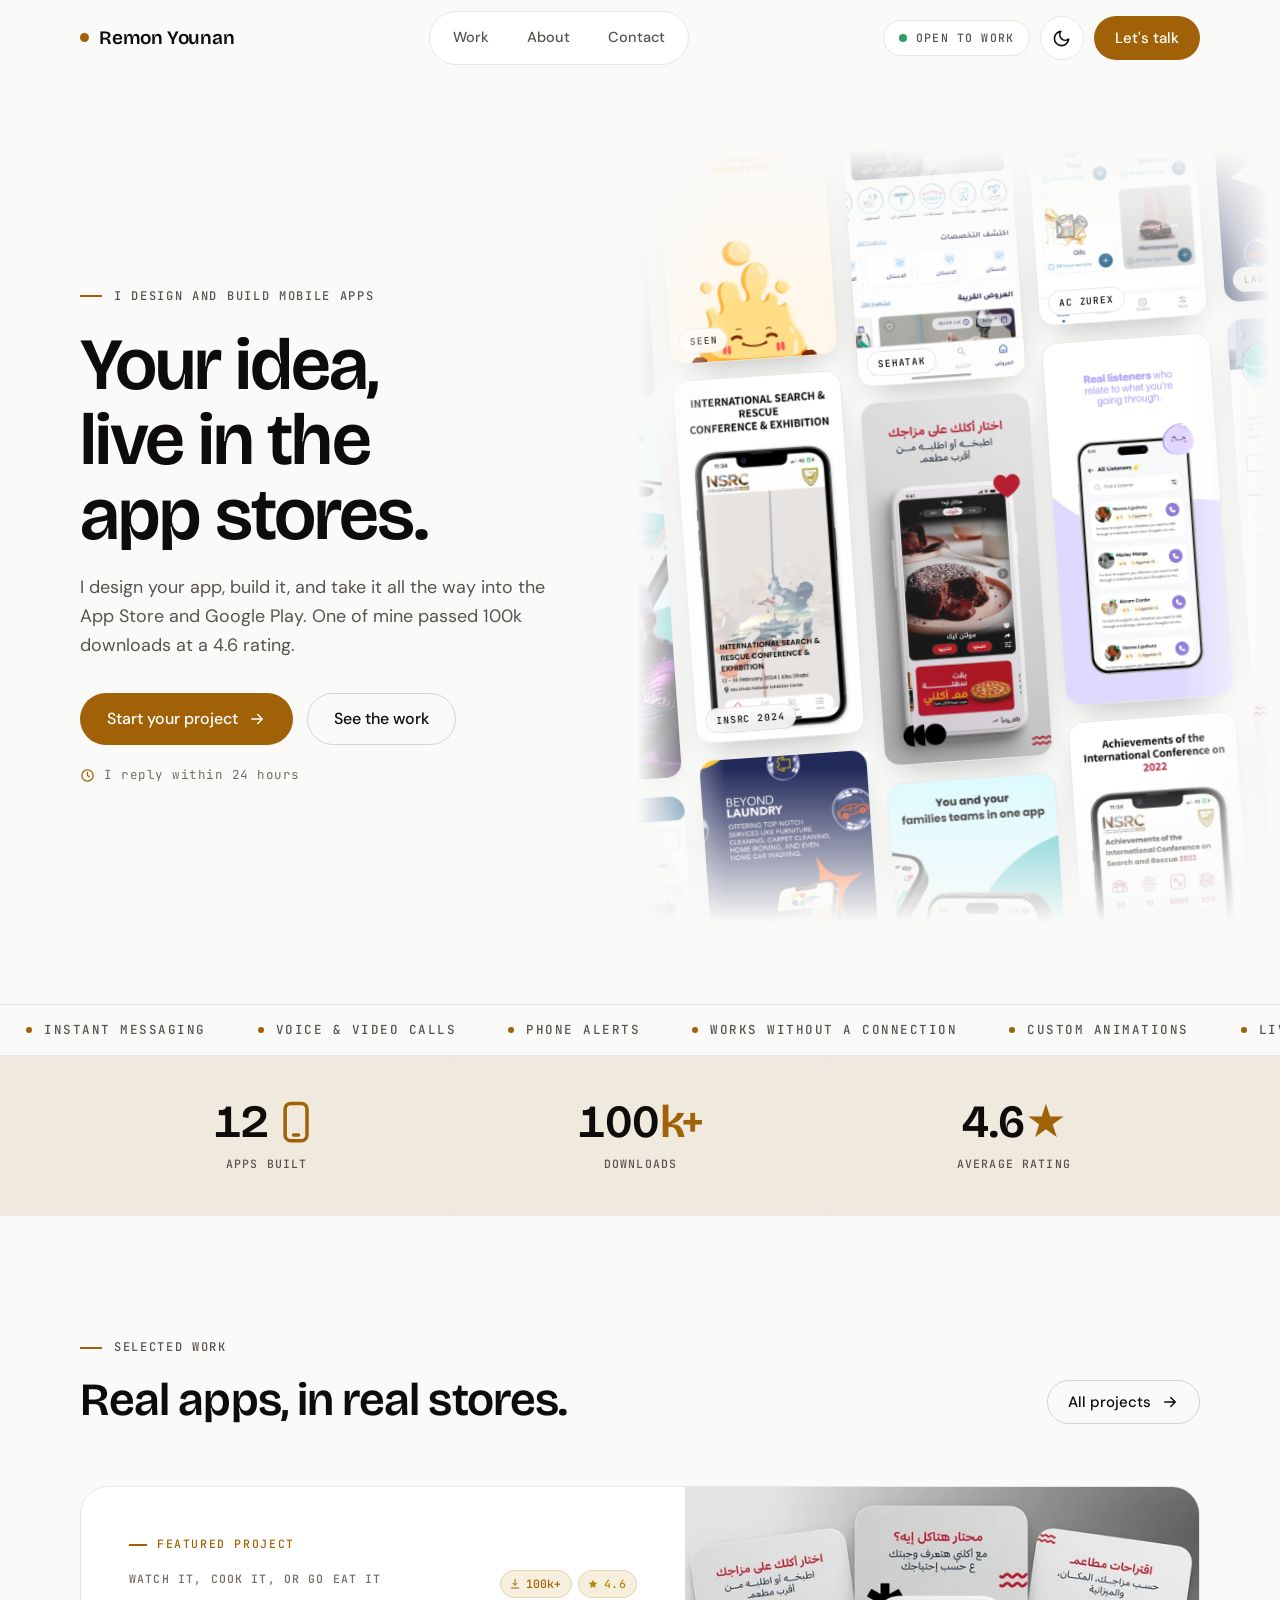
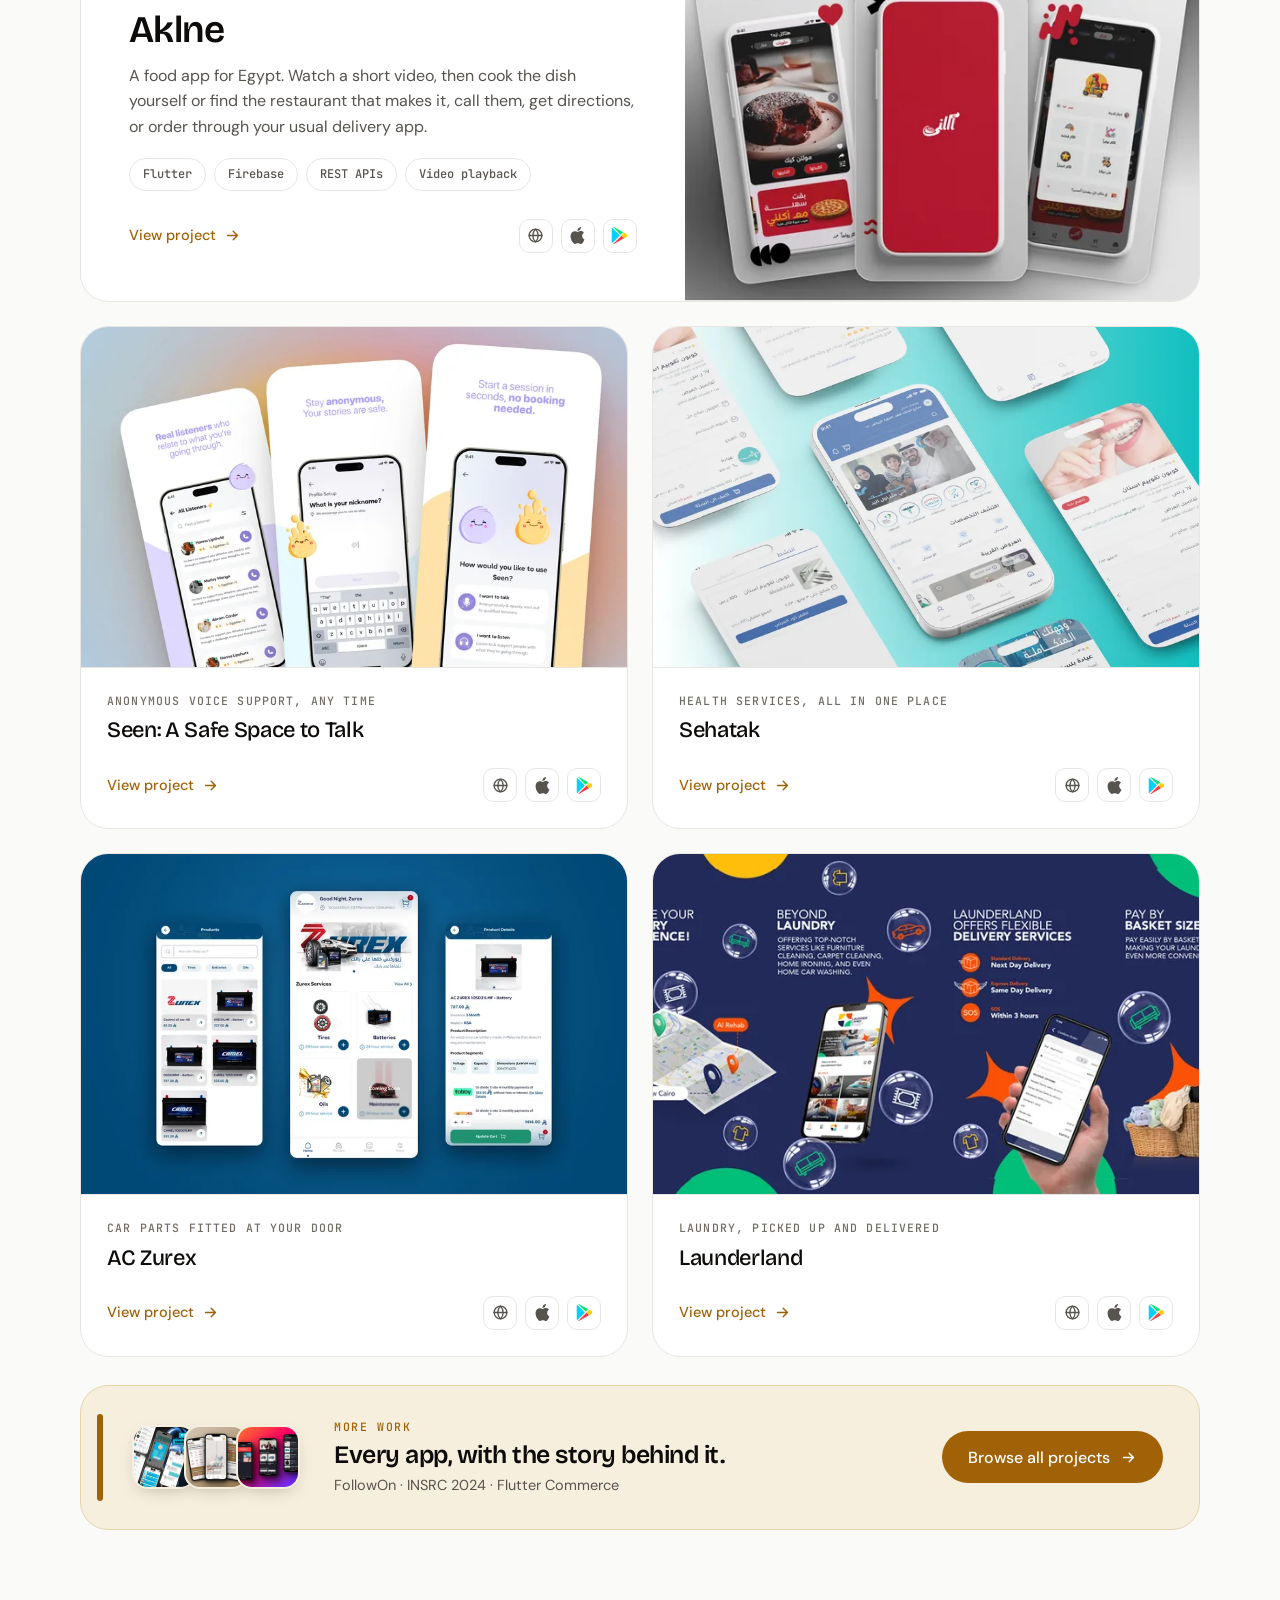
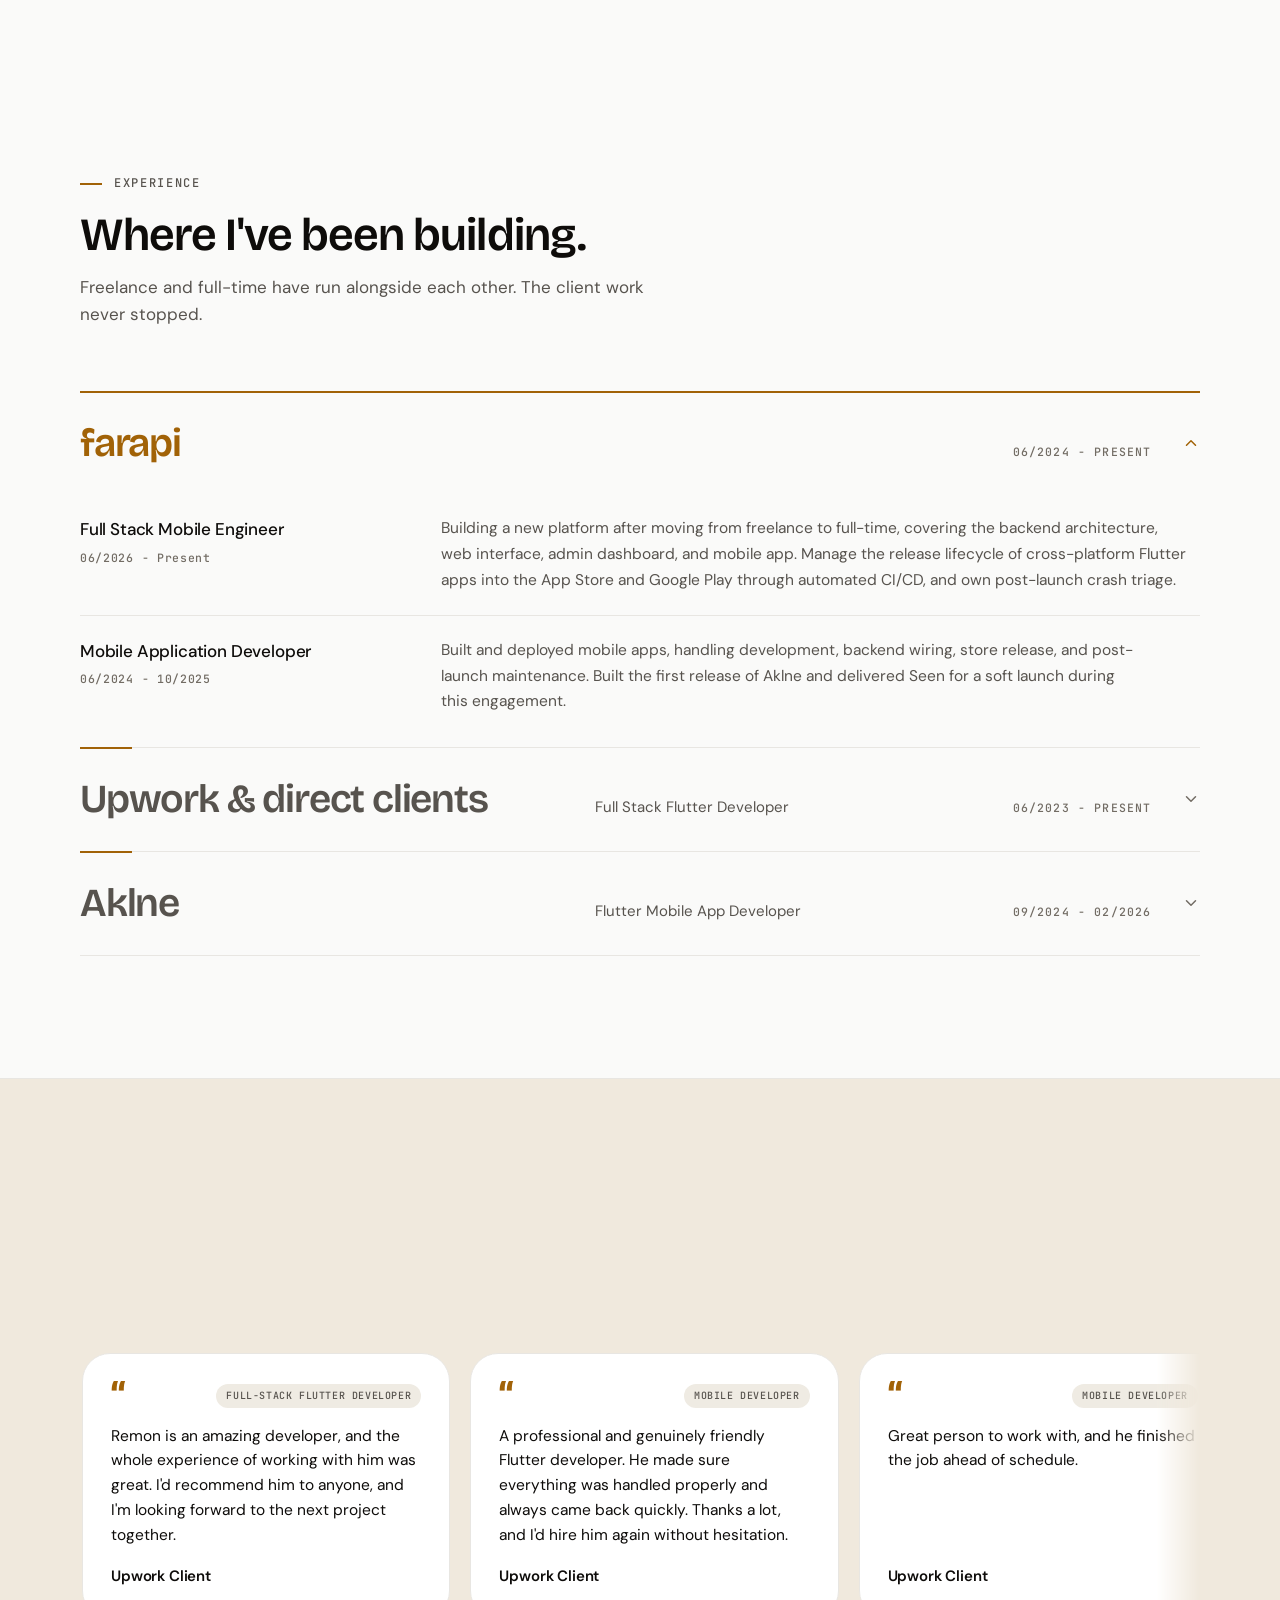
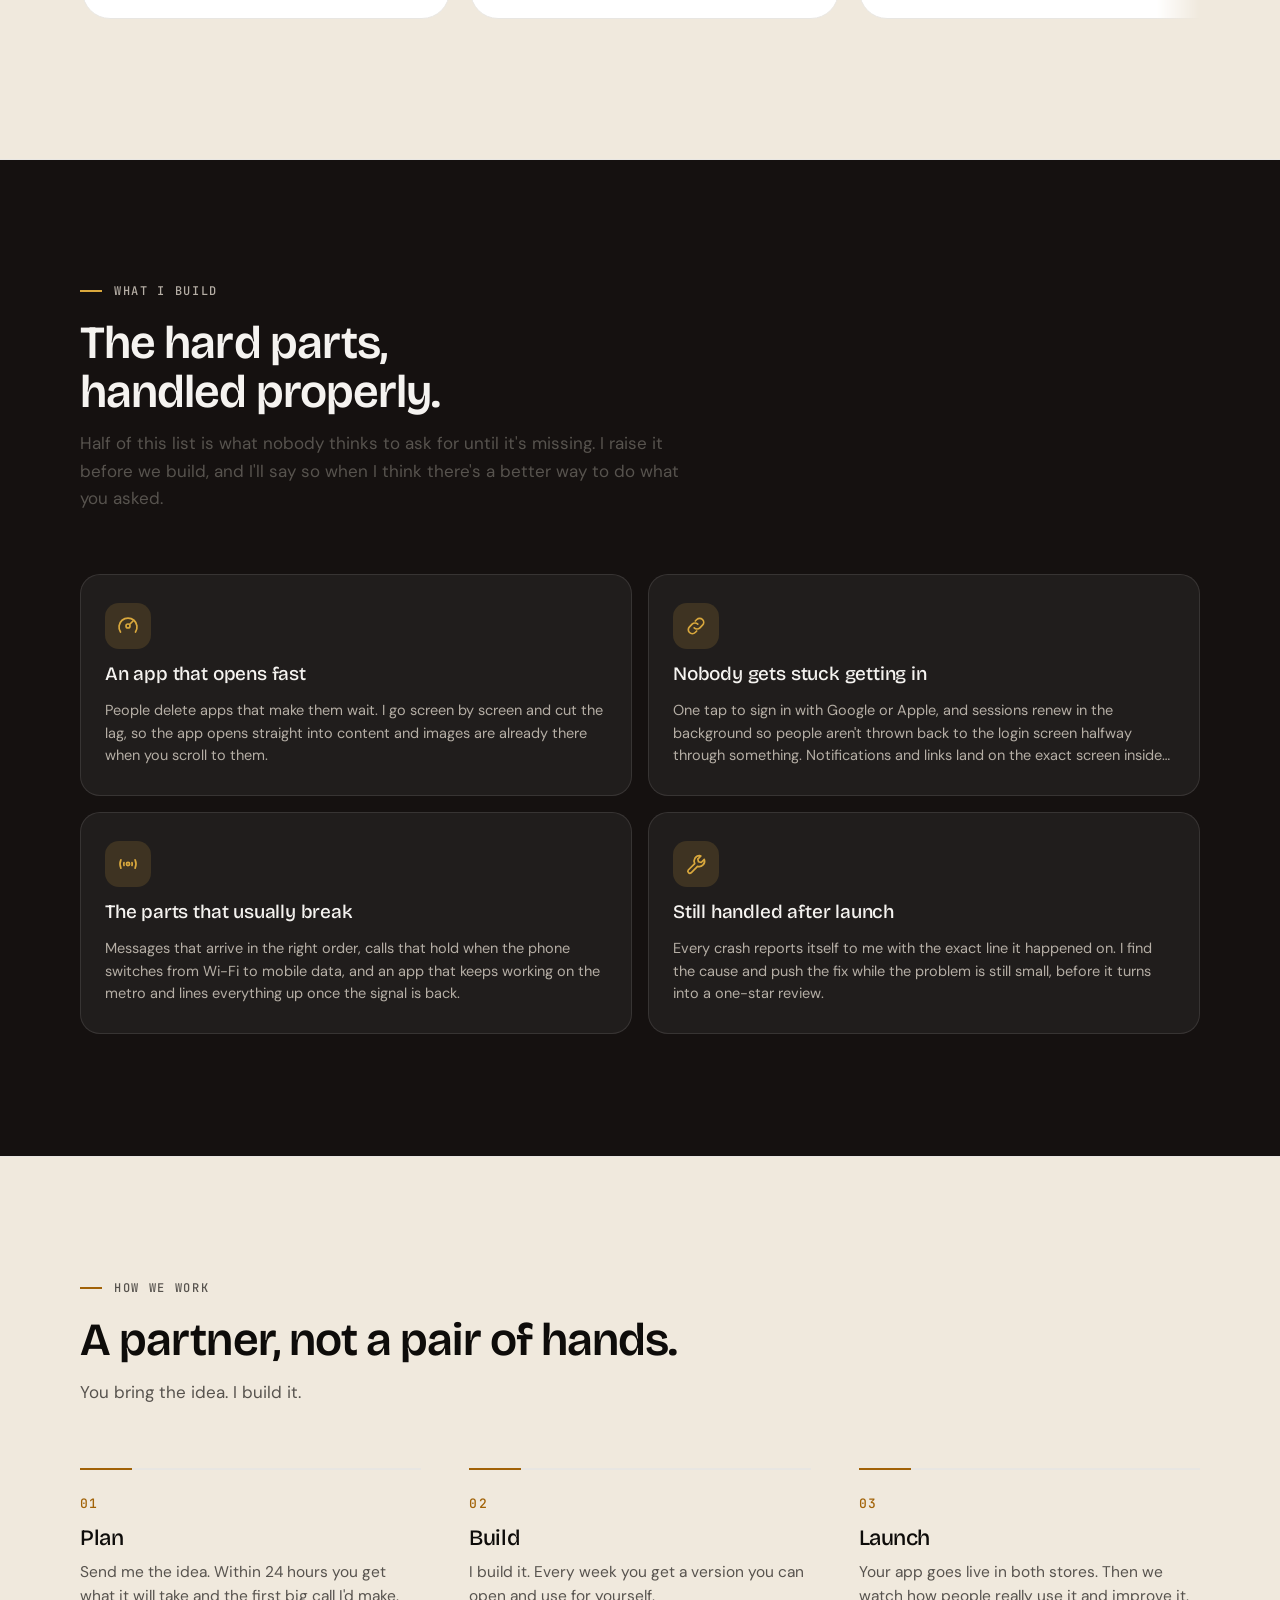
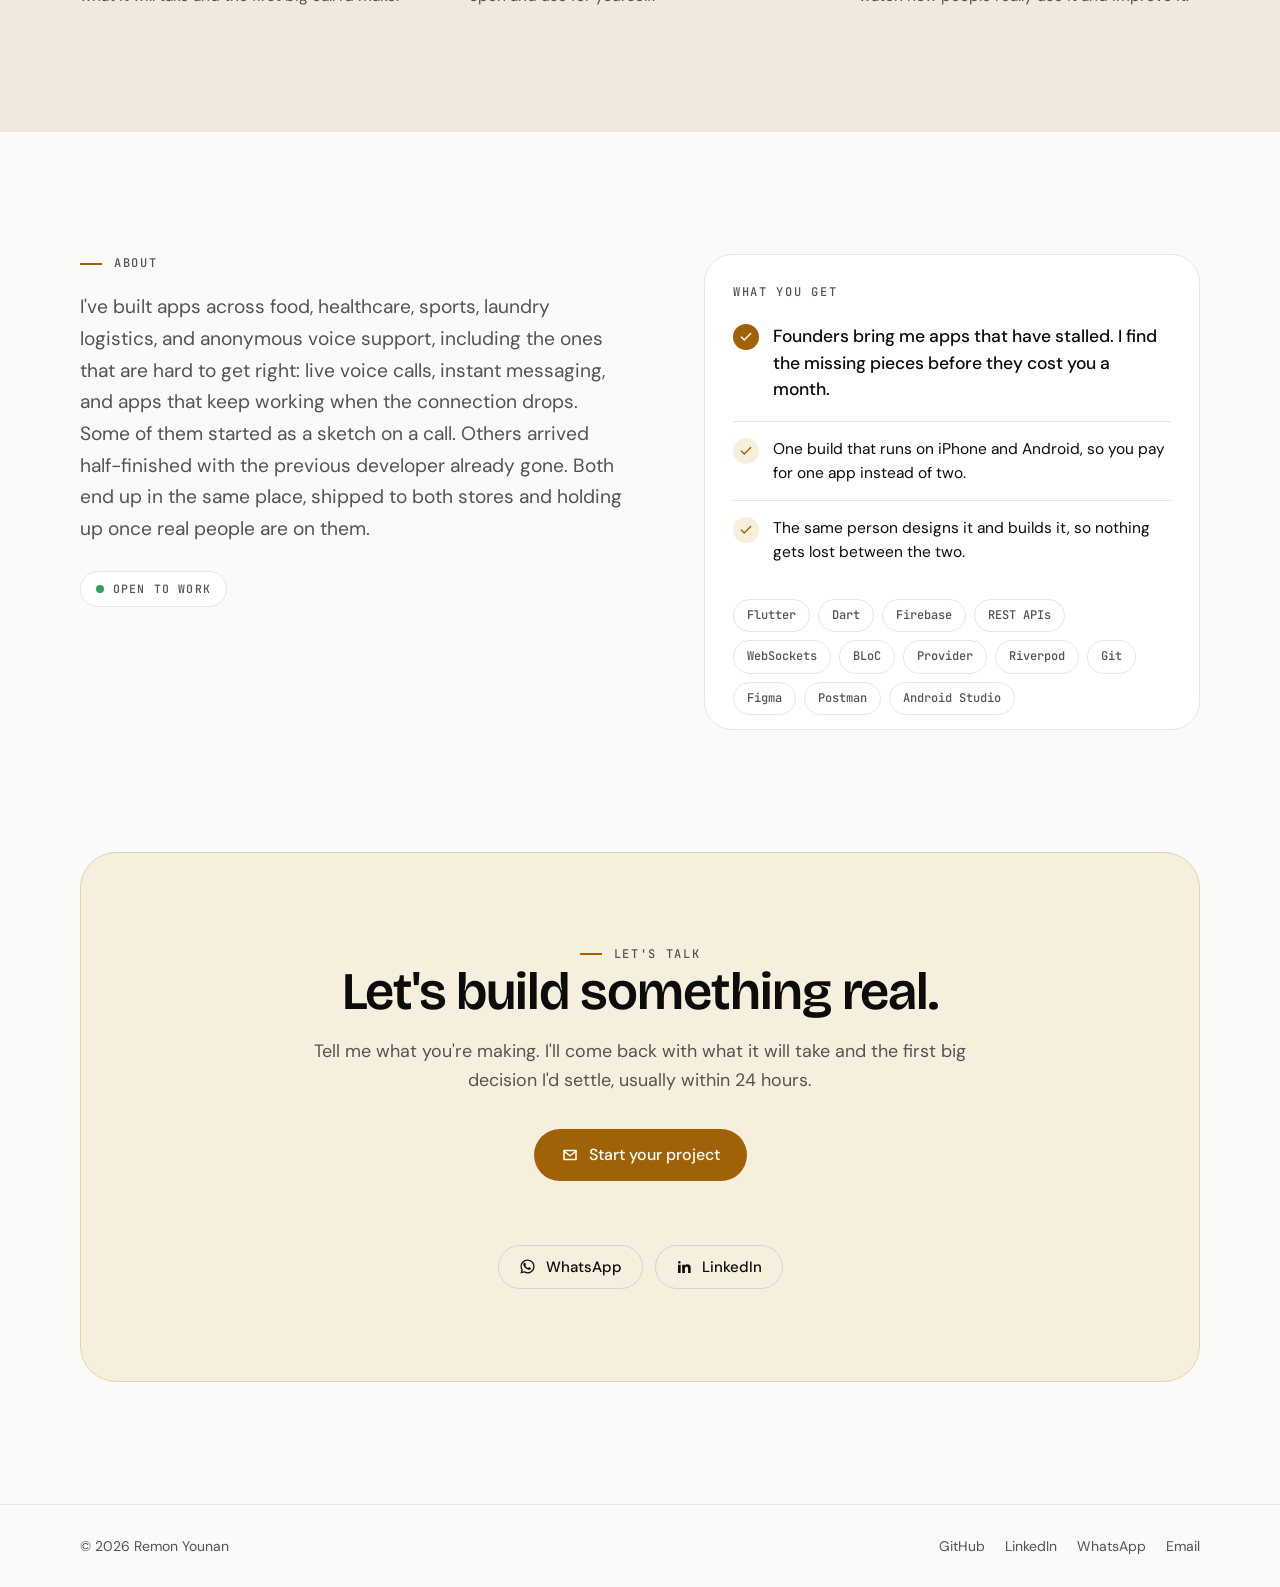
==== public/index.html @ 734bcca9 "Publish the portfolio as a standalone site repository The site previously lived in a working reposit" ====
<!doctype html>
<html lang="en" data-theme="light">
  <head>
    <meta charset="UTF-8" />
    <meta name="viewport" content="width=device-width, initial-scale=1" />
    <title>Remon Younan | I design and build mobile apps</title>
    <meta
      name="description"
      content="I take your app idea from first sketch to a real app in the App Store and Google Play. One person designs it, builds it, and launches it."
    />
    <meta name="color-scheme" content="light dark" />
    <meta name="theme-color" content="#FAFAF9" />

    <!-- Icons. The SVG is what modern browsers take; the .ico carries
         16/32/48 for older ones and Windows pins. Regenerate the set with
         tools/brand/build.py. -->
    <link rel="icon" href="assets/brand/favicon.svg" type="image/svg+xml" />
    <link rel="icon" href="assets/brand/favicon.ico" sizes="48x48" />
    <link rel="apple-touch-icon" href="assets/brand/apple-touch-icon.png" />

    <!-- The site answers on two hosts (GitHub Pages and the Cloudflare
         Worker), so the canonical names one of them and search engines
         stop treating the pair as duplicates. -->
    <link rel="canonical" href="https://remonyounan.github.io/" />

    <!-- Social preview. Absolute URLs: scrapers do not resolve relative
         paths. -->
    <meta property="og:type" content="website" />
    <meta property="og:site_name" content="Remon Younan" />
    <meta property="og:title" content="Remon Younan — I design and build mobile apps" />
    <meta property="og:description" content="I take your app idea from first sketch to a real app in the App Store and Google Play. One person designs it, builds it, and launches it." />
    <meta property="og:url" content="https://remonyounan.github.io/" />
    <meta property="og:image" content="https://remonyounan.github.io/assets/brand/og.png" />
    <meta property="og:image:type" content="image/png" />
    <meta property="og:image:width" content="1200" />
    <meta property="og:image:height" content="630" />
    <meta property="og:image:alt" content="Remon Younan — I design and build mobile apps. 12 apps built, 100k+ downloads, 4.6 average rating." />
    <meta name="twitter:card" content="summary_large_image" />


    <!-- Microsoft Clarity: heatmaps + session replay. Skipped on local
         origins so development traffic stays out of the reports. -->
    <script>
      (function () {
        var h = location.hostname;
        if (
          !h ||
          h === "localhost" ||
          h === "127.0.0.1" ||
          h === "[::1]" ||
          h === "::1" ||
          h.endsWith(".local")
        )
          return;
        (function (c, l, a, r, i, t, y) {
          c[a] =
            c[a] ||
            function () {
              (c[a].q = c[a].q || []).push(arguments);
            };
          t = l.createElement(r);
          t.async = 1;
          t.src = "https://www.clarity.ms/tag/" + i;
          y = l.getElementsByTagName(r)[0];
          y.parentNode.insertBefore(t, y);
        })(window, document, "clarity", "script", "ykuj82xv8p");
      })();
    </script>

    <link rel="preconnect" href="https://fonts.googleapis.com" />
    <link rel="preconnect" href="https://fonts.gstatic.com" crossorigin />
    <link
      href="https://fonts.googleapis.com/css2?family=Bricolage+Grotesque:opsz,wght@12..96,500;12..96,600;12..96,700&family=DM+Sans:opsz,wght@9..40,400;9..40,500;9..40,600&family=JetBrains+Mono:wght@400;500&display=swap"
      rel="stylesheet"
    />
    <link rel="stylesheet" href="styles/main.css" />
  <link rel="stylesheet" href="styles/contact-modal.css" />

    <script>
      // Theme: default light; honor saved choice; no flash of wrong theme.
      (function () {
        function paintThemeColor() {
          var m = document.querySelector('meta[name="theme-color"]');
          if (m) m.setAttribute("content", document.documentElement.getAttribute("data-theme") === "dark" ? "#0E0C08" : "#FAFAF9");
        }
        window.paintThemeColor = paintThemeColor;
        try {
          var q = new URLSearchParams(location.search).get("theme");
          var t =
            q === "dark" || q === "light" ? q : localStorage.getItem("theme");
          if (t === "dark" || t === "light")
            document.documentElement.setAttribute("data-theme", t);
        } catch (e) {}
        paintThemeColor();
        document.documentElement.classList.add("js");
      })();
    </script>
  </head>
  <body data-page="home">
    <a class="skip-link" href="#main">Skip to content</a>

    <header class="nav" id="nav">
      <div class="container nav__inner">
        <a class="nav__brand" href="index.html" data-brand></a>
        <nav class="nav__links" aria-label="Primary">
          <a href="index.html#work">Work</a>
          <a href="index.html#about">About</a>
          <a href="index.html#contact">Contact</a>
        </nav>
        <div class="nav__actions">
          <span class="nav__availability" data-availability></span>
          <button
            class="icon-btn"
            data-theme-toggle
            aria-label="Toggle color theme"
          ></button>
          <a class="btn btn--gold btn--sm nav__cta" data-nav-cta>Let's talk</a>
          <button
            class="icon-btn nav__hamburger"
            data-menu-toggle
            aria-label="Open menu"
            aria-expanded="false"
          ></button>
        </div>
      </div>
      <div class="nav__menu" data-menu>
        <a href="index.html#work">Work</a>
        <a href="index.html#about">About</a>
        <a href="index.html#contact">Contact</a>
        <a class="btn btn--gold" data-nav-cta>Let's talk</a>
      </div>
    </header>

    <main id="main">
      <!-- HERO -->
      <section class="hero">
        <div class="container hero__inner">
          <div class="hero__copy">
            <div class="hero__eyebrow-row">
              <span class="eyebrow" data-hero-eyebrow></span>
            </div>
            <h1 data-hero-title></h1>
            <p class="hero__sub" data-hero-sub></p>
            <div class="hero__cta">
              <a class="btn btn--gold" data-hero-primary>
                Start your project
                <svg
                  class="arrow"
                  width="18"
                  height="18"
                  viewBox="0 0 24 24"
                  fill="none"
                  stroke="currentColor"
                  stroke-width="2"
                  stroke-linecap="round"
                  stroke-linejoin="round"
                >
                  <path d="M5 12h14M13 6l6 6-6 6" />
                </svg>
              </a>
              <a class="btn btn--ghost" href="#work">See the work</a>
            </div>
            <p class="hero__note" data-hero-note></p>
          </div>
          <div class="hero__visual reveal">
            <div class="hero__tile hero__tile--wall">
              <div class="app-wall" data-hero-wall></div>
            </div>
          </div>
        </div>
      </section>

      <!-- STRENGTHS MARQUEE -->
      <section class="marquee" data-marquee-section aria-label="What I build">
        <div class="marquee__track" data-strengths-marquee></div>
      </section>

      <!-- STATS -->
      <section class="stats" data-stats-section>
        <div class="container">
          <div class="stats__grid" data-stats></div>
        </div>
      </section>

      <!-- WORK -->
      <section class="section" id="work">
        <div class="container">
          <div class="section__head section__head--row reveal">
            <div>
              <span class="eyebrow">Selected work</span>
              <h2>Real apps, in real stores.</h2>
            </div>
            <a class="btn btn--ghost btn--sm" href="projects.html">
              All projects
              <svg
                class="arrow"
                width="18"
                height="18"
                viewBox="0 0 24 24"
                fill="none"
                stroke="currentColor"
                stroke-width="2"
                stroke-linecap="round"
                stroke-linejoin="round"
              >
                <path d="M5 12h14M13 6l6 6-6 6" />
              </svg>
            </a>
          </div>
          <div class="work-grid" data-work></div>
          <a class="work-more reveal" href="projects.html" data-work-more hidden></a>
        </div>
      </section>

      <!-- EXPERIENCE -->
      <section class="section" id="experience" data-experience-section>
        <div class="container">
          <div class="section__head reveal">
            <span class="eyebrow">Experience</span>
            <h2>Where I've been building.</h2>
            <p class="lede">
              Freelance and full-time have run alongside each other. The client
              work never stopped.
            </p>
          </div>
          <div class="roster" data-experience></div>
        </div>
      </section>

      <!-- TESTIMONIALS -->
      <section class="section section--surface" data-testimonials-section>
        <div class="container">
          <div class="section__head section__head--row reveal">
            <div>
              <span class="eyebrow">What clients say</span>
              <h2>Founders I've built for.</h2>
            </div>
            <div class="tst-nav" data-tst-nav hidden>
              <button class="tst-nav__btn" type="button" data-tst-prev aria-label="Previous reviews">
                <svg width="18" height="18" viewBox="0 0 24 24" fill="none" stroke="currentColor" stroke-width="1.9" stroke-linecap="round" stroke-linejoin="round" aria-hidden="true"><path d="m14 6-6 6 6 6"/></svg>
              </button>
              <button class="tst-nav__btn" type="button" data-tst-next aria-label="More reviews">
                <svg width="18" height="18" viewBox="0 0 24 24" fill="none" stroke="currentColor" stroke-width="1.9" stroke-linecap="round" stroke-linejoin="round" aria-hidden="true"><path d="m10 6 6 6-6 6"/></svg>
              </button>
            </div>
          </div>
          <div class="tst-rail reveal" data-testimonials tabindex="0" role="region" aria-label="Client reviews"></div>
        </div>
      </section>

      <!-- CAPABILITIES -->
      <section class="section section--ink" data-caps-section>
        <div class="container">
          <div class="section__head reveal">
            <span class="eyebrow">What I build</span>
            <h2>The hard parts, handled properly.</h2>
            <p class="lede">Half of this list is what nobody thinks to ask for until it's missing. I raise it before we build, and I'll say so when I think there's a better way to do what you asked.</p>
          </div>
          <div class="cap-grid" data-caps></div>
        </div>
      </section>

      <!-- PROCESS -->
      <section class="section section--surface" data-process-section>
        <div class="container">
          <div class="section__head reveal">
            <span class="eyebrow">How we work</span>
            <h2>A partner, not a pair of hands.</h2>
            <p class="lede">You bring the idea. I build it.</p>
          </div>
          <div class="process-grid" data-process></div>
        </div>
      </section>

      <!-- ABOUT -->
      <section class="section" id="about">
        <div class="container">
          <div class="about-grid">
            <div class="reveal">
              <span class="eyebrow">About</span>
              <p class="about__bio" data-bio></p>
              <div class="about__chips">
                <span class="chip"
                  ><span class="chip__dot"></span
                  ><span data-availability-text></span
                ></span>
                <span class="chip" data-location-chip></span>
              </div>
            </div>
            <div class="pitch-card reveal" data-pitch-card>
              <p class="pitch-card__title" data-pitch-title>What you get</p>
              <ul data-pitch></ul>
              <div class="skill-tags" data-skills></div>
            </div>
          </div>
        </div>
      </section>

      <!-- CONTACT -->
      <section class="section section--tight" id="contact">
        <div class="container">
          <div class="cta-panel reveal">
            <span
              class="eyebrow"
              style="justify-content: center"
              data-contact-eyebrow
              >Let's talk</span
            >
            <h2 data-contact-heading></h2>
            <p class="lede" data-contact-text></p>
            <a class="btn btn--gold" data-contact-cta>
              <svg
                width="18"
                height="18"
                viewBox="0 0 24 24"
                fill="none"
                stroke="currentColor"
                stroke-width="2"
                stroke-linecap="round"
                stroke-linejoin="round"
              >
                <path d="M4 6h16v12H4z" />
                <path d="m4 7 8 6 8-6" />
              </svg>
              <span data-contact-cta-label></span>
            </a>
            <div class="cta-links" data-contact-links></div>
          </div>
        </div>
      </section>
    </main>

    <footer class="footer">
      <div class="container footer__inner">
        <span data-copyright></span>
        <div class="footer__links" data-footer-links></div>
      </div>
    </footer>

    <script src="config.js"></script>
    <script src="js/main.js"></script>
  <script src="js/contact-modal.js"></script>
  </body>
</html>
---- public/styles/main.css ----
/* ==========================================================================
   Remon Younan — Flutter Product Partner
   Design system: "Premium black + gold" (light default, dark derived)
   Type: Bricolage Grotesque (display) · DM Sans (body) · JetBrains Mono (technical)
   ========================================================================== */

/* ---------- Reset ---------- */
*, *::before, *::after { box-sizing: border-box; }
html { -webkit-text-size-adjust: 100%; scroll-behavior: smooth; }
body { margin: 0; }
img { max-width: 100%; display: block; }
button, input { font: inherit; }
a { color: inherit; }
h1, h2, h3, h4, p, figure, blockquote, dl, dd { margin: 0; }
ul[role="list"], ol[role="list"] { list-style: none; margin: 0; padding: 0; }

/* ---------- Tokens ---------- */
:root {
  --font-display: "Bricolage Grotesque", "DM Sans", system-ui, sans-serif;
  --font-body: "DM Sans", system-ui, -apple-system, "Segoe UI", sans-serif;
  --font-mono: "JetBrains Mono", ui-monospace, SFMono-Regular, Menlo, monospace;

  --r-sm: 12px;
  --r-md: 20px;
  --r-lg: 28px;
  --r-xl: 36px;

  --nav-h: 76px;
  --ease: cubic-bezier(.22, .61, .36, 1);
}

:root,
:root[data-theme="light"] {
  color-scheme: light;
  --bg: #FAFAF9;
  --card: #FFFFFF;
  --ink: #0E0C0A;
  --muted: #57534E;
  --faint: #726C64; /* ≥4.5:1 on --bg for small mono labels (WCAG AA) */
  --border: #E8E6E2;
  --border-strong: #D6D3D1;
  --accent: #A16207;
  --accent-ink: #FFFFFF;
  --accent-hover: #875207;
  --surface: #F0E9DD;
  --tile: #EFEBE3;
  --gold-tint: #F7EFDE;
  --gold-edge: #E5D3AC;
  --panel: #151110;
  --panel-ink: #F5F3F0;
  --panel-muted: #B5AEA5;
  --panel-card: rgba(255, 255, 255, .05);
  --panel-border: rgba(255, 255, 255, .10);
  --panel-accent: #D9A83D;
  --live: #2E9E63;
  --phone: #241F1B;
  /* iPhone mockup rail. Titanium ramp read as one gradient token so each theme
     can place the body against its own ground. */
  --device-body: linear-gradient(150deg, #6b6459 0%, #2c2825 18%, #1a1817 48%, #423c33 76%, #211f1c 100%);
  --device-edge: #100f0e;
  --device-rim: rgb(255 255 255 / .10);
  --shadow-card: 0 2px 6px rgb(28 25 23 / .05), 0 18px 44px -14px rgb(28 25 23 / .16);
  --shadow-phone: 0 28px 64px -22px rgb(28 25 23 / .38);
}

:root[data-theme="dark"] {
  color-scheme: dark;
  /* Elevation ramp: perceptual steps of ~3-4 OKLCH L*, hue 78 (the gold).
     Depth in dark mode comes from surface lightness, not shadow. */
  --bg: #0E0C08;         /* L 15.5 - page ground */
  --card: #1F1B16;       /* L 22.5 - raised, reads above --surface */
  --ink: #F5F3F0;
  --muted: #A8A29E;
  --faint: #938E88;      /* ≥4.5:1 on --tile, the lightest surface (WCAG AA) */
  --border: rgba(255, 255, 255, .07);
  --border-strong: rgba(255, 255, 255, .16);
  --accent: #D9A83D;
  --accent-ink: #231A05;
  --accent-hover: #E6B84F;
  --surface: #171410;    /* L 19.5 - banded section */
  --tile: #28251F;       /* L 26.5 - chips, hover, active nav */
  --gold-tint: #2D1F05;
  --gold-edge: #65470F;
  --panel: #080605;      /* L 12.5 - ink band recedes BELOW the page ground */
  --panel-ink: #F5F3F0;
  --panel-muted: #A8A29E;
  --panel-card: rgba(255, 255, 255, .05);
  --panel-border: rgba(255, 255, 255, .11);
  --panel-accent: #D9A83D;
  --live: #4DBA7F;
  --phone: #312D27;
  --device-body: linear-gradient(150deg, #80796F 0%, #3B3731 18%, #2B2825 48%, #5B544B 76%, #33302B 100%);
  --device-edge: #171614;
  --device-rim: rgb(255 255 255 / .17);
  --shadow-card: 0 1px 2px rgb(0 0 0 / .5), 0 20px 48px -16px rgb(0 0 0 / .62);
  --shadow-phone: 0 28px 72px -22px rgb(0 0 0 / .72);
}

/* ---------- Base ---------- */
body {
  background: var(--bg);
  color: var(--ink);
  font-family: var(--font-body);
  font-size: 16px;
  line-height: 1.6;
  transition: background-color .25s, color .25s;
}

::selection { background: var(--accent); color: var(--accent-ink); }

:focus-visible {
  outline: 2px solid var(--accent);
  outline-offset: 3px;
  border-radius: 4px;
}

.skip-link {
  position: absolute;
  left: 16px;
  top: -60px;
  z-index: 200;
  background: var(--ink);
  color: var(--bg);
  padding: 10px 18px;
  border-radius: 999px;
  text-decoration: none;
  font-weight: 500;
  transition: top .2s;
}
.skip-link:focus { top: 14px; }

.container { width: min(1120px, 100% - 48px); margin-inline: auto; }

h1, h2, h3 {
  font-family: var(--font-display);
  font-weight: 600;
  letter-spacing: -.02em;
  line-height: 1.08;
}

.mono {
  font-family: var(--font-mono);
  font-size: 12px;
  font-weight: 500;
  letter-spacing: .12em;
  text-transform: uppercase;
}

.eyebrow {
  font-family: var(--font-mono);
  font-size: 12px;
  font-weight: 500;
  letter-spacing: .14em;
  text-transform: uppercase;
  color: var(--muted);
  display: flex;
  align-items: center;
  gap: 12px;
}
.eyebrow::before {
  content: "";
  width: 22px;
  height: 2px;
  background: var(--accent);
  flex: none;
}

em.accent, .accent { color: var(--accent); font-style: normal; }

/* ---------- Buttons ---------- */
.btn {
  display: inline-flex;
  align-items: center;
  justify-content: center;
  gap: 10px;
  height: 52px;
  padding: 0 26px;
  border-radius: 999px;
  font-family: var(--font-body);
  font-weight: 500;
  font-size: 16px;
  text-decoration: none;
  border: 1px solid transparent;
  cursor: pointer;
  white-space: nowrap;
  transition: transform .18s var(--ease), background-color .18s, border-color .18s, color .18s, box-shadow .18s;
}
.btn:active { transform: scale(.98); }
.btn svg { transition: transform .18s var(--ease); flex: none; }
.btn:hover svg.arrow { transform: translateX(3px); }

.btn--gold { background: var(--accent); color: var(--accent-ink); }
.btn--gold:hover { background: var(--accent-hover); }

.btn--ghost { border-color: var(--border-strong); color: var(--ink); background: transparent; }
.btn--ghost:hover { border-color: var(--ink); background: var(--card); }

.btn--sm { height: 44px; padding: 0 20px; font-size: 15px; }

.icon-btn {
  width: 44px;
  height: 44px;
  border-radius: 999px;
  border: 1px solid var(--border);
  background: var(--card);
  color: var(--ink);
  display: inline-grid;
  place-items: center;
  cursor: pointer;
  transition: border-color .18s, background-color .18s, transform .18s var(--ease);
  padding: 0;
}
.icon-btn:hover { border-color: var(--border-strong); transform: translateY(-1px); }

/* ---------- Chips ---------- */
.chip {
  display: inline-flex;
  align-items: center;
  gap: 9px;
  padding: 8px 15px;
  border: 1px solid var(--border);
  border-radius: 999px;
  background: var(--card);
  font-family: var(--font-mono);
  font-size: 11.5px;
  font-weight: 500;
  letter-spacing: .1em;
  text-transform: uppercase;
  color: var(--muted);
}
.chip__dot {
  width: 8px;
  height: 8px;
  border-radius: 50%;
  background: var(--live);
  flex: none;
  animation: pulse 2.4s ease-in-out infinite;
}
@keyframes pulse {
  0%, 100% { box-shadow: 0 0 0 0 rgb(46 158 99 / .45); }
  55% { box-shadow: 0 0 0 7px rgb(46 158 99 / 0); }
}

.tech-tag {
  font-family: var(--font-mono);
  font-size: 12px;
  font-weight: 500;
  padding: 6px 13px;
  border: 1px solid var(--border);
  border-radius: 999px;
  color: var(--muted);
  white-space: nowrap;
}

/* ---------- Nav ---------- */
.nav {
  position: sticky;
  top: 0;
  z-index: 100;
  background: color-mix(in srgb, var(--bg) 88%, transparent);
  -webkit-backdrop-filter: blur(14px);
  backdrop-filter: blur(14px);
  border-bottom: 1px solid transparent;
  transition: border-color .2s, background-color .25s;
}
.nav.scrolled { border-bottom-color: var(--border); }

.nav__inner {
  height: var(--nav-h);
  display: flex;
  align-items: center;
  justify-content: space-between;
  gap: 16px;
}

.nav__brand {
  font-family: var(--font-display);
  font-weight: 600;
  font-size: 19px;
  letter-spacing: -.01em;
  text-decoration: none;
  display: inline-flex;
  align-items: center;
  gap: 10px;
}
.nav__brand-dot { width: 9px; height: 9px; border-radius: 50%; background: var(--accent); flex: none; }

.nav__links {
  display: flex;
  gap: 2px;
  padding: 5px;
  border: 1px solid var(--border);
  border-radius: 999px;
  background: var(--card);
}
.nav__links a {
  padding: 9px 18px;
  border-radius: 999px;
  font-size: 14.5px;
  font-weight: 500;
  text-decoration: none;
  color: var(--muted);
  transition: color .18s, background-color .18s;
}
.nav__links a:hover { color: var(--ink); }
.nav__links a.active { color: var(--ink); background: var(--tile); }

.nav__actions { display: flex; align-items: center; gap: 10px; }
.nav__availability { display: inline-flex; }
.nav__hamburger { display: none; }

/* Mobile menu */
.nav__menu {
  position: absolute;
  top: calc(var(--nav-h) + 8px);
  left: 16px;
  right: 16px;
  background: var(--card);
  border: 1px solid var(--border);
  border-radius: var(--r-md);
  box-shadow: var(--shadow-card);
  padding: 10px;
  display: flex;
  flex-direction: column;
  gap: 2px;
  opacity: 0;
  visibility: hidden;
  transform: translateY(-8px);
  transition: opacity .2s var(--ease), transform .2s var(--ease), visibility .2s;
}
.nav.open .nav__menu { opacity: 1; visibility: visible; transform: none; }
.nav__menu a {
  padding: 14px 18px;
  border-radius: 14px;
  text-decoration: none;
  font-weight: 500;
  font-size: 16px;
  color: var(--ink);
}
.nav__menu a:hover { background: var(--tile); }
.nav__menu .btn { margin-top: 8px; }

/* ---------- Hero ---------- */
.hero { overflow: hidden; }
.hero__inner {
  display: grid;
  grid-template-columns: .92fr 1.08fr;
  gap: clamp(40px, 6vw, 80px);
  align-items: center;
  padding-block: clamp(48px, 8vh, 96px) clamp(56px, 9vh, 104px);
}
.hero__eyebrow-row { display: flex; align-items: center; gap: 14px; flex-wrap: wrap; }
.hero h1 {
  font-size: clamp(2.7rem, 6vw, 4.6rem);
  line-height: 1.02;
  letter-spacing: -.025em;
  margin: 22px 0 20px;
  text-wrap: balance;
}
.hero__sub {
  font-size: clamp(1.05rem, 1.4vw, 1.22rem);
  line-height: 1.6;
  color: var(--muted);
  max-width: 32em;
  margin-bottom: 34px;
}
.hero__cta { display: flex; align-items: center; gap: 14px; flex-wrap: wrap; }
.hero__note {
  margin-top: 20px;
  display: flex;
  align-items: center;
  gap: 9px;
  font-family: var(--font-mono);
  font-size: 12.5px;
  letter-spacing: .04em;
  color: var(--faint);
}
.hero__note svg { color: var(--accent); }

/* min-width: 0 is load-bearing — the wall's fixed-width columns give this grid
   item a huge min-content width, which would otherwise widen the whole grid
   (squeezed copy on desktop, horizontal page scroll on phones). */
.hero__visual { position: relative; min-width: 0; }
/* Gutter the wall may spill into on wide screens (container is capped at
   1120px). 100vw counts the scrollbar, so shave 10px; .hero clips any rest. */
@media (min-width: 1024px) {
  .hero__visual { --wall-bleed: clamp(0px, calc((100vw - 1120px) / 2 - 10px), 400px); }
}
.hero__tile {
  background: var(--tile);
  border-radius: var(--r-xl);
  padding: clamp(30px, 4.5vw, 52px) clamp(24px, 4vw, 48px);
  display: flex;
  justify-content: center;
  position: relative;
  transition: background-color .25s;
}

/* Hero app wall — tilted, slow-drifting collage of shots from every app.
   Columns alternate direction and never stop on hover; the wall can be
   grabbed and thrown (see driveHeroWall). Focus holds it; reduced motion
   freezes the drift but keeps the drag.
   No tile surface, no color overlays: the collage sits straight on the
   section background and dissolves into it on every edge via an alpha mask
   (transparency, not a painted gradient — reads the same in light and dark).
   Columns are fixed-width and centered, so growing the wall shows more of
   the collage instead of scaling the shots up. */
.hero__tile--wall {
  padding: 0;
  overflow: hidden;
  background: transparent;
  border-radius: 0;
  height: min(clamp(540px, 70vw, 800px), 86vh);
  width: calc(100% + var(--wall-bleed, 0px));
  -webkit-mask-image:
    linear-gradient(to bottom, transparent 0, #000 20%, #000 80%, transparent 100%),
    linear-gradient(to right, transparent 0, #000 14%, #000 86%, transparent 100%);
  -webkit-mask-composite: source-in;
  mask-image:
    linear-gradient(to bottom, transparent 0, #000 20%, #000 80%, transparent 100%),
    linear-gradient(to right, transparent 0, #000 14%, #000 86%, transparent 100%);
  mask-composite: intersect;
}

.app-wall {
  position: absolute;
  inset: -14% -8%;
  display: flex;
  justify-content: center;
  gap: clamp(12px, 1.3vw, 17px);
  transform: rotate(-4deg);
  /* The drift is driven per frame in JS (main.js: driveHeroWall) so the wall
     can also be dragged. Selection and the browser's native image drag would
     both fight the grab, so both are off. `pan-y` keeps a touch swipe with the
     page: the wall scrolls on the same axis, and trapping it would strand a
     phone reader in the hero. */
  user-select: none;
  -webkit-user-select: none;
  touch-action: pan-y;
}
/* Only a fine pointer gets the grab affordance — a touch device would show a
   cursor nobody can see for a gesture that stays with the page. */
.app-wall--grab { cursor: grab; }
.app-wall--grab .app-wall__item { cursor: inherit; }
.app-wall--grab.is-grabbing { cursor: grabbing; }
.app-wall__col {
  /* Fixed width: item size stays constant no matter how far the wall
     expands; extra space reveals more columns, overflow clips + fades. */
  flex: 0 0 clamp(168px, 13.2vw, 212px);
  min-width: 0;
  display: flex;
  flex-direction: column;
}
/* Holds the stack and its duplicate; JS translates this, wrapping by one
   stack height so the loop is seamless in either direction. */
.app-wall__track {
  display: flex;
  flex-direction: column;
  will-change: transform;
}
.app-wall__stack {
  display: flex;
  flex-direction: column;
  gap: clamp(12px, 1.3vw, 17px);
  padding-bottom: clamp(12px, 1.3vw, 17px);
}

/* "Drag" nudge under the wall: hover-only, and gone for good after the first
   drag. Lives outside .hero__tile--wall so the tile's edge mask can't fade it. */
.app-wall__hint {
  position: absolute;
  left: 50%;
  bottom: clamp(4px, 1.6vw, 16px);
  transform: translateX(-50%) translateY(6px);
  display: inline-flex;
  align-items: center;
  gap: 7px;
  padding: 6px 13px;
  border-radius: 999px;
  background: color-mix(in srgb, var(--card) 88%, transparent);
  -webkit-backdrop-filter: blur(8px);
  backdrop-filter: blur(8px);
  border: 1px solid var(--border);
  box-shadow: var(--shadow-card);
  font-family: var(--font-mono);
  font-size: 10px;
  font-weight: 500;
  letter-spacing: .1em;
  text-transform: uppercase;
  color: var(--muted);
  white-space: nowrap;
  pointer-events: none;
  opacity: 0;
  transition: opacity .25s var(--ease), transform .25s var(--ease);
}
.app-wall__hint svg { color: var(--accent); }
.hero__visual:hover .app-wall__hint {
  opacity: 1;
  transform: translateX(-50%) translateY(0);
}

.app-wall__item {
  position: relative;
  display: block;
  border-radius: 16px;
  overflow: hidden;
  background: var(--card);
  border: 1px solid var(--border);
  box-shadow: 0 14px 34px -16px rgb(28 25 23 / .35);
  transition: transform .22s var(--ease), box-shadow .22s;
}
.app-wall__item:hover { transform: scale(1.025); box-shadow: var(--shadow-card); }
.app-wall__item img { width: 100%; height: auto; display: block; }

.app-wall__tag {
  position: absolute;
  left: 9px;
  bottom: 9px;
  padding: 4px 10px;
  border-radius: 999px;
  background: color-mix(in srgb, var(--card) 85%, transparent);
  -webkit-backdrop-filter: blur(8px);
  backdrop-filter: blur(8px);
  border: 1px solid var(--border);
  font-family: var(--font-mono);
  font-size: 9.5px;
  font-weight: 500;
  letter-spacing: .09em;
  text-transform: uppercase;
  color: var(--ink);
  white-space: nowrap;
}
/* Lead card carries a social-proof line under the name (installs · rating). */
.app-wall__tag--metric {
  display: flex;
  flex-direction: column;
  align-items: flex-start;
  gap: 2px;
  padding: 6px 11px;
  border-radius: 12px;
  line-height: 1.2;
}
.app-wall__tag-metric {
  color: var(--accent);
  text-transform: none;
  letter-spacing: .02em;
  font-size: 10px;
}

/* ---------- Stats ---------- */
.stats { background: var(--surface); border-block: 1px solid var(--border); transition: background-color .25s, border-color .25s; }
.stats__grid { display: grid; grid-template-columns: repeat(auto-fit, minmax(0, 1fr)); }
.stat { padding: clamp(28px, 4vw, 42px) clamp(18px, 3vw, 32px); border-left: 1px solid var(--border); text-align: center; }
.stat:first-child { border-left: 0; }
/* Only present on stats that declare an `icon`. The glyph is gold like the
   suffixes ("k+", the star), so a stat with no suffix still carries the accent,
   and it is sized in `em` so it tracks the numeral through every breakpoint. */
.stat__figure {
  display: flex;
  align-items: center;
  justify-content: center;
  /* Tight, like the inline gold suffixes it sits alongside. */
  gap: .1em;
  font-size: clamp(2.1rem, 3.6vw, 3rem);
}
.stat__icon { display: inline-flex; color: var(--accent); }
.stat__icon svg { width: 1em; height: 1em; display: block; }
.stat__value {
  font-family: var(--font-display);
  font-weight: 600;
  font-size: clamp(2.1rem, 3.6vw, 3rem);
  line-height: 1;
  letter-spacing: -.02em;
  font-variant-numeric: tabular-nums;
}
.stat__figure .stat__value { font-size: 1em; }
.stat__value .suffix { color: var(--accent); }
.stat__label {
  margin-top: 10px;
  font-family: var(--font-mono);
  font-size: 11.5px;
  font-weight: 500;
  letter-spacing: .1em;
  text-transform: uppercase;
  color: var(--muted);
}

/* ---------- Strengths marquee ---------- */
/* Thin ticker of specialties between the hero and stats. Two identical groups
   slide as one track; hover pauses; reduced motion freezes it (see block). */
.marquee {
  overflow: hidden;
  border-block: 1px solid var(--border);
  background: var(--bg);
  transition: background-color .25s, border-color .25s;
}
.marquee__track { display: flex; width: max-content; animation: marquee 40s linear infinite; }
.marquee:hover .marquee__track { animation-play-state: paused; }
.marquee__group { display: flex; align-items: center; flex: none; }
.marquee__item {
  display: inline-flex;
  align-items: center;
  gap: 12px;
  padding: 15px 26px;
  font-family: var(--font-mono);
  font-size: 12.5px;
  font-weight: 500;
  letter-spacing: .12em;
  text-transform: uppercase;
  color: var(--muted);
  white-space: nowrap;
}
.marquee__dot { width: 6px; height: 6px; border-radius: 50%; background: var(--accent); flex: none; }
@keyframes marquee { to { transform: translateX(-50%); } }

/* ---------- Testimonials ---------- */
/* Horizontal rail. Cards snap; the mask fades whichever edge still has more
   card behind it (the --fade-l/--fade-r vars are flipped by the scroll handler). */
.tst-rail {
  display: flex;
  gap: 20px;
  overflow-x: auto;
  scroll-snap-type: x mandatory;
  scroll-padding-inline: 2px;
  padding: 4px 2px 18px;
  scrollbar-width: none;
  -webkit-overflow-scrolling: touch;
  --fade-l: 0px;
  --fade-r: 0px;
  -webkit-mask-image: linear-gradient(to right, transparent 0, #000 var(--fade-l), #000 calc(100% - var(--fade-r)), transparent 100%);
  mask-image: linear-gradient(to right, transparent 0, #000 var(--fade-l), #000 calc(100% - var(--fade-r)), transparent 100%);
  transition: -webkit-mask-image .25s linear, mask-image .25s linear;
}
.tst-rail::-webkit-scrollbar { display: none; }
.tst-rail:focus-visible { outline: 2px solid var(--accent); outline-offset: 6px; border-radius: var(--r-lg); }
.tst-rail > .tst-card {
  flex: 0 0 clamp(300px, 33%, 420px);
  scroll-snap-align: start;
}
/* The grab cursor is the only affordance saying the rail moves, so it is set
   from JS (.is-draggable) and only while the track actually overflows. */
.tst-rail.is-draggable { cursor: grab; }
.tst-rail.is-dragging {
  cursor: grabbing;
  scroll-snap-type: none;
  -webkit-user-select: none;
  user-select: none;
}
.tst-rail.is-dragging > .tst-card { pointer-events: none; }

.tst-nav { display: flex; gap: 10px; }
.tst-nav[hidden] { display: none; }
.tst-nav__btn {
  width: 42px;
  height: 42px;
  display: grid;
  place-items: center;
  border-radius: 50%;
  border: 1px solid var(--border-strong);
  background: var(--card);
  color: var(--ink);
  cursor: pointer;
  transition: border-color .2s, color .2s, background-color .2s, transform .2s var(--ease);
}
.tst-nav__btn:hover:not(:disabled) { color: var(--accent); border-color: var(--accent); transform: translateY(-2px); }
.tst-nav__btn:disabled { opacity: .35; cursor: default; }
.tst-card {
  background: var(--card);
  border: 1px solid var(--border);
  border-radius: var(--r-lg);
  padding: 30px 28px;
  display: flex;
  flex-direction: column;
  gap: 16px;
  transition: transform .22s var(--ease), box-shadow .22s, border-color .22s, background-color .25s;
}
.tst-card:hover { transform: translateY(-4px); box-shadow: var(--shadow-card); border-color: var(--border-strong); }
.tst-card__top {
  display: flex;
  align-items: center;
  flex-wrap: wrap;
  justify-content: space-between;
  gap: 14px;
  min-height: 20px;
}
.tst-card__mark {
  font-family: var(--font-display);
  font-weight: 700;
  font-size: 38px;
  line-height: .5;
  height: 20px;
  color: var(--accent);
}
/* What I did on the job. Tagged rather than printed under the client's name,
   so it can't read as the client's own job title.

   A stadium pill only works on one line, and the longest label ("full-stack
   Flutter developer") can't fit one at the 280px card floor — it wrapped and
   broke the shape. Filled rounded-rect: wraps to two balanced lines cleanly. */
.tst-card__work {
  font-family: var(--font-mono);
  font-size: 10px;
  font-weight: 500;
  letter-spacing: .06em;
  text-transform: uppercase;
  color: var(--muted);
  background: var(--tile);
  border-radius: var(--r-sm);
  padding: 5px 10px;
  max-width: 100%;
  text-align: left;
  line-height: 1.4;
  transition: background-color .25s, color .25s;
}
.tst-card__quote { font-size: 15.5px; line-height: 1.6; color: var(--ink); }
.tst-card__who { margin-top: auto; display: flex; flex-direction: column; gap: 3px; }
.tst-card__name { font-weight: 600; font-size: 15px; letter-spacing: -.01em; }
.tst-card__role {
  font-family: var(--font-mono);
  font-size: 11px;
  font-weight: 500;
  letter-spacing: .1em;
  text-transform: uppercase;
  color: var(--faint);
}

/* ---------- Sections ---------- */
.section { padding: clamp(72px, 10vw, 122px) 0; }
.section--tight { padding-top: 0; }
.section--surface {
  background: var(--surface);
  border-block: 1px solid var(--border);
  transition: background-color .25s, border-color .25s;
}

.section__head { max-width: 620px; margin-bottom: clamp(38px, 5.5vw, 62px); }
.section__head h2 {
  font-size: clamp(1.95rem, 3.6vw, 2.9rem);
  line-height: 1.06;
  margin-top: 18px;
  text-wrap: balance;
}
.section__head .lede { margin-top: 14px; font-size: 17px; color: var(--muted); max-width: 36em; }

.section__head--row {
  max-width: none;
  display: flex;
  align-items: flex-end;
  justify-content: space-between;
  gap: 24px;
  flex-wrap: wrap;
}

/* ---------- Ink section (capabilities) ---------- */
.section--ink {
  background: var(--panel);
  color: var(--panel-ink);
  transition: background-color .25s;
}
.section--ink .eyebrow { color: var(--panel-muted); }
.section--ink .eyebrow::before { background: var(--panel-accent); }

.cap-grid { display: grid; grid-template-columns: repeat(2, 1fr); gap: 16px; }
.cap-card {
  background: var(--panel-card);
  border: 1px solid var(--panel-border);
  border-radius: var(--r-md);
  padding: 28px 24px;
  display: flex;
  flex-direction: column;
  gap: 15px;
  transition: transform .22s var(--ease), border-color .22s;
}
.cap-card:hover { transform: translateY(-4px); border-color: rgb(217 168 61 / .45); }
.cap-card__icon {
  width: 46px;
  height: 46px;
  border-radius: 14px;
  background: rgb(217 168 61 / .16);
  color: var(--panel-accent);
  display: grid;
  place-items: center;
  flex: none;
}
.cap-card h3 { font-size: 19px; font-weight: 500; letter-spacing: -.01em; }
.cap-card p {
  font-size: 14.5px;
  line-height: 1.55;
  color: var(--panel-muted);
  display: -webkit-box;
  -webkit-line-clamp: 3;
  -webkit-box-orient: vertical;
  overflow: hidden;
}

/* ---------- Work / project cards ---------- */
.work-grid { display: grid; grid-template-columns: repeat(2, 1fr); gap: 24px; }

.project-card {
  position: relative;
  display: flex;
  flex-direction: column;
  background: var(--card);
  border: 1px solid var(--border);
  border-radius: var(--r-lg);
  overflow: hidden;
  text-decoration: none;
  transition: transform .22s var(--ease), box-shadow .22s, border-color .22s, background-color .25s;
}
/* Stretched title link: whole card opens the case study, but real links
   (the live-links row) layer above it and stay independently clickable. */
.project-card__link { display: block; text-decoration: none; color: inherit; }
.project-card__link::after { content: ""; position: absolute; inset: 0; z-index: 1; }
.project-card:hover .project-card__link h3 { color: var(--accent); }
.project-card__link h3 { transition: color .18s; }
.project-card:hover {
  transform: translateY(-5px);
  box-shadow: var(--shadow-card);
  border-color: var(--border-strong);
}

.project-card__media {
  background: var(--tile);
  aspect-ratio: 16 / 10;
  overflow: hidden;
  position: relative;
  display: block;
  padding: 0;
  /* Light covers (white/pastel art) would otherwise bleed into the card body —
     the hairline keeps the media a distinct block. */
  border-bottom: 1px solid var(--border);
}
/* Edge-to-edge cover: the asset fills the whole tile with no padding and no
   letterboxing. Sources are mixed (16:9 mockups, 9:19.5 phone screenshots), so
   anchor the crop to the top — headers/status bars stay visible, the dead
   bottom of a long screenshot is what gets cut. */
.project-card__media img {
  position: absolute;
  inset: 0;
  width: 100%;
  height: 100%;
  object-fit: cover;
  object-position: center top;
  display: block;
  transition: transform .5s var(--ease);
}
.project-card:hover .project-card__media img { transform: scale(1.03); }

.project-card__body {
  padding: 24px 26px 26px;
  display: flex;
  flex-direction: column;
  gap: 9px;
  flex: 1;
}
.project-card__meta {
  display: flex;
  justify-content: space-between;
  gap: 12px;
  font-family: var(--font-mono);
  font-size: 11.5px;
  font-weight: 500;
  letter-spacing: .1em;
  text-transform: uppercase;
  color: var(--faint);
}
.project-card h3 { font-size: 22px; font-weight: 500; letter-spacing: -.015em; }
.project-card__tag { color: var(--muted); font-size: 15px; }
.project-card__metrics { display: flex; gap: 6px; flex: none; }
/* Highlighted social-proof pill (installs / rating). */
.stat-pill {
  display: inline-flex;
  align-items: center;
  gap: 5px;
  padding: 4px 10px 4px 8px;
  border-radius: 999px;
  background: var(--gold-tint);
  border: 1px solid var(--gold-edge);
  color: var(--accent);
  font-family: var(--font-mono);
  font-size: 11.5px;
  font-weight: 500;
  letter-spacing: .01em;
  text-transform: none;
  white-space: nowrap;
}
.stat-pill__icon { display: inline-flex; }
.stat-pill__icon svg { width: 12px; height: 12px; display: block; }
.stat-pill--star { color: #B8860B; }
:root[data-theme="dark"] .stat-pill--star { color: var(--accent); }
.project-card__foot {
  margin-top: auto;
  padding-top: 16px;
  display: flex;
  align-items: center;
  justify-content: space-between;
  gap: 12px;
}
.project-card__cta {
  display: inline-flex;
  align-items: center;
  gap: 8px;
  color: var(--accent);
  font-weight: 500;
  font-size: 14.5px;
}
.project-card__cta svg { transition: transform .18s var(--ease); }
.project-card:hover .project-card__cta svg { transform: translateX(3px); }

/* Live external links — layered above the stretched link (z-index) so taps
   land on the store/site, not the card. */
.project-card__links { display: flex; gap: 8px; position: relative; z-index: 2; }
.project-card__ext {
  width: 34px;
  height: 34px;
  display: grid;
  place-items: center;
  border-radius: 10px;
  border: 1px solid var(--border);
  background: var(--card);
  color: var(--muted);
  transition: color .18s, border-color .18s, background-color .18s, transform .18s var(--ease);
}
.project-card__ext svg { width: 17px; height: 17px; }
.project-card__ext:hover {
  color: var(--accent);
  border-color: var(--gold-edge);
  background: var(--gold-tint);
  transform: translateY(-1px);
}

/* Featured variant */
.project-card--featured { grid-column: 1 / -1; display: grid; grid-template-columns: 1.08fr .92fr; }
.project-card--featured .project-card__media {
  aspect-ratio: auto;
  min-height: 320px;
  order: 2;
  align-self: stretch;
}
.project-card__eyebrow {
  font-family: var(--font-mono);
  font-size: 11.5px;
  font-weight: 500;
  letter-spacing: .14em;
  text-transform: uppercase;
  color: var(--accent);
  display: flex;
  align-items: center;
  gap: 10px;
  margin-bottom: 4px;
}
.project-card__eyebrow::before { content: ""; width: 18px; height: 2px; background: var(--accent); }
.project-card--featured .project-card__body {
  order: 1;
  padding: clamp(30px, 4vw, 48px);
  justify-content: center;
  gap: 12px;
}
.project-card--featured h3 { font-size: clamp(1.7rem, 3vw, 2.35rem); font-weight: 600; }
.project-card--featured .project-card__desc {
  color: var(--muted);
  font-size: 16px;
  line-height: 1.6;
  display: -webkit-box;
  -webkit-line-clamp: 3;
  -webkit-box-orient: vertical;
  overflow: hidden;
  max-width: 34em;
}
.project-card__tags { display: flex; flex-wrap: wrap; gap: 8px; margin-top: 6px; }

/* "Browse all" band - the section-head link is easy to scroll past, so the
   rest of the work gets a highlighted full-width target at the end of the
   grid. Gold ground + a rule down the leading edge set it apart from the cards
   above: it reads as a door out of the section, not as a sixth card. */
.work-more {
  position: relative;
  margin-top: 28px;
  display: flex;
  align-items: center;
  gap: clamp(20px, 3vw, 34px);
  padding: clamp(24px, 3vw, 32px) clamp(24px, 3vw, 36px);
  /* Clears the gold bar on the leading edge. */
  padding-inline-start: clamp(36px, 4vw, 52px);
  border: 1px solid var(--gold-edge);
  border-radius: var(--r-lg);
  background: var(--gold-tint);
  text-decoration: none;
  color: inherit;
  transition: transform .22s var(--ease), box-shadow .22s, border-color .22s, background-color .25s;
}
.work-more[hidden] { display: none; }
/* Gold bar down the leading edge - the eyebrow marker turned vertical, so the
   band is flagged where the eye enters it rather than capped across the top.
   Inset and fully rounded: it sits inside the band as a mark, it does not cap
   the edge. */
.work-more::before {
  content: "";
  position: absolute;
  inset-block: clamp(20px, 2.4vw, 28px);
  inset-inline-start: clamp(12px, 1.4vw, 16px);
  width: 6px;
  border-radius: 999px;
  background: var(--accent);
}
.work-more:hover {
  transform: translateY(-3px);
  box-shadow: var(--shadow-card);
  border-color: var(--accent);
}

/* Overlapping cover stack - the art of what is behind the band. */
.work-more__thumbs { display: flex; flex: none; padding-left: 12px; }
.work-more__thumb {
  width: 64px;
  height: 64px;
  margin-left: -12px;
  border-radius: 16px;
  border: 2px solid var(--gold-tint);
  background: var(--tile);
  overflow: hidden;
  display: grid;
  place-items: center;
  box-shadow: 0 6px 18px -8px rgb(28 25 23 / .35);
  transition: transform .22s var(--ease), border-color .25s;
}
.work-more__thumb img { width: 100%; height: 100%; object-fit: cover; object-position: center; }
.work-more__thumb--glyph {
  font-family: var(--font-mono);
  font-size: 16px;
  font-weight: 500;
  color: var(--faint);
}
/* Hover fans the stack open a little so it reads as a pile, not a strip. */
.work-more:hover .work-more__thumb { transform: translateX(6px); }
.work-more:hover .work-more__thumb:first-child { transform: translateX(0); }
.work-more:hover .work-more__thumb:nth-child(3) { transform: translateX(12px); }
.work-more:hover .work-more__thumb:nth-child(4) { transform: translateX(18px); }

.work-more__text { display: flex; flex-direction: column; gap: 4px; min-width: 0; flex: 1; }
.work-more__kicker {
  font-family: var(--font-mono);
  font-size: 11.5px;
  font-weight: 500;
  letter-spacing: .14em;
  text-transform: uppercase;
  color: var(--accent);
}
.work-more__title {
  font-family: var(--font-display);
  font-size: clamp(20px, 2.1vw, 25px);
  font-weight: 600;
  letter-spacing: -.02em;
  line-height: 1.2;
}
.work-more__sub {
  color: var(--muted);
  font-size: 14.5px;
  white-space: nowrap;
  overflow: hidden;
  text-overflow: ellipsis;
}

.work-more__cta {
  flex: none;
  display: inline-flex;
  align-items: center;
  justify-content: center;
  gap: 10px;
  height: 52px;
  padding: 0 26px;
  border-radius: 999px;
  background: var(--accent);
  color: var(--accent-ink);
  font-weight: 500;
  font-size: 16px;
  white-space: nowrap;
  transition: background-color .18s;
}
.work-more__cta svg.arrow { transition: transform .18s var(--ease); }
.work-more:hover .work-more__cta { background: var(--accent-hover); }
.work-more:hover .work-more__cta svg.arrow { transform: translateX(3px); }

/* ---------- Experience roster ----------
   An index of employers, not a resume table: each one is a line of display type
   on a rule, and opening it drops its roles underneath. The section sits
   between the work cards and the testimonial cards, so a third grid of boxes
   would have flattened all three - this is deliberately a list. */
.roster { border-bottom: 1px solid var(--border); }

.stint { position: relative; border-top: 1px solid var(--border); }
/* The gold segment over the rule is the mark the process steps carry. It runs
   the full width of the open employer, so the rule reads as active. */
.stint::before {
  content: "";
  position: absolute;
  top: -1px;
  inset-inline-start: 0;
  width: 52px;
  height: 2px;
  background: var(--accent);
  transition: width .5s var(--ease);
}
.stint[open]::before { width: 100%; }

/* Four columns on one baseline: who, what, when, and the control. The middle
   column is what a closed row would otherwise waste as dead space. */
.stint__head {
  display: grid;
  grid-template-columns: minmax(0, 1.25fr) minmax(0, 1fr) auto auto;
  align-items: baseline;
  gap: clamp(16px, 2.4vw, 36px);
  padding: clamp(20px, 2.6vw, 30px) 0;
  cursor: pointer;
  list-style: none;
}
.stint__head::-webkit-details-marker { display: none; }
.stint__head:focus-visible {
  outline: 2px solid var(--accent);
  outline-offset: 4px;
  border-radius: 4px;
}

.stint__name {
  min-width: 0;
  font-family: var(--font-display);
  /* Capped so the longest employer name holds one line at desktop: a wrap here
     sets the row height off the name and tears a hole under the other columns. */
  font-size: clamp(25px, 3.1vw, 40px);
  font-weight: 600;
  /* Floor is -.04em; display type this size can take the tightening. */
  letter-spacing: -.03em;
  line-height: 1.08;
  text-wrap: balance;
  color: var(--muted);
  transition: color .28s var(--ease);
}
.stint[open] .stint__name,
.stint__head:hover .stint__name { color: var(--ink); }
.stint[open] .stint__name { color: var(--accent); }

/* The roles this employer covers, read at a glance before anything is opened.
   They give way to the full entries once the row is open, so nothing is said
   twice. */
.stint__roles { display: flex; flex-direction: column; gap: 4px; min-width: 0; }
.stint__chip {
  font-size: 15px;
  color: var(--muted);
  line-height: 1.35;
  transition: color .28s var(--ease);
}
.stint__head:hover .stint__chip { color: var(--ink); }
/* Once open, the entries below say it in full, so the preview steps aside and
   the name takes the space it leaves. */
.stint[open] .stint__roles { display: none; }
.stint[open] .stint__name { grid-column: 1 / 3; }

.stint__span {
  justify-self: end;
  font-family: var(--font-mono);
  font-size: 11.5px;
  font-weight: 500;
  letter-spacing: .1em;
  text-transform: uppercase;
  color: var(--faint);
  white-space: nowrap;
}
.stint__mark {
  display: inline-flex;
  /* Centred on the row, not on the display type's baseline, so it holds the
     same place whether the row is one line or two. */
  align-self: center;
  color: var(--faint);
  transition: transform .34s var(--ease), color .28s;
}
.stint[open] .stint__mark { transform: rotate(180deg); color: var(--accent); }

/* ---------- Roles inside an employer ---------- */
.stint__body { padding-bottom: clamp(20px, 2.6vw, 32px); }
.stint__role {
  display: grid;
  grid-template-columns: minmax(0, 0.85fr) minmax(0, 2fr);
  gap: clamp(16px, 3vw, 48px);
  padding-top: clamp(14px, 1.8vw, 22px);
}
.stint__role + .stint__role { margin-top: clamp(14px, 1.8vw, 22px); border-top: 1px solid var(--border); }
.stint__meta { display: flex; flex-direction: column; gap: 5px; }
.stint__title { font-size: 17px; font-weight: 500; letter-spacing: -.01em; text-wrap: balance; }
.stint__period {
  font-family: var(--font-mono);
  font-size: 11.5px;
  font-weight: 500;
  letter-spacing: .06em;
  color: var(--faint);
}
.stint__text {
  color: var(--muted);
  font-size: 15.5px;
  line-height: 1.65;
  max-width: 68ch;
  text-wrap: pretty;
}

/* Height animation where the browser can interpolate to `auto`; elsewhere the
   panel simply appears, which is the correct fallback for a disclosure. */
@supports (interpolate-size: allow-keywords) {
  .roster { interpolate-size: allow-keywords; }
  .stint::details-content {
    block-size: 0;
    overflow: hidden;
    opacity: 0;
    transition: block-size .42s var(--ease), opacity .3s, content-visibility .42s allow-discrete;
    transition-behavior: allow-discrete;
  }
  .stint[open]::details-content { block-size: auto; opacity: 1; }
}

/* ---------- Process ---------- */
.process-grid { display: grid; grid-template-columns: repeat(3, 1fr); gap: clamp(24px, 4vw, 48px); }
.step { border-top: 2px solid var(--border); padding-top: 24px; position: relative; }
.step::before {
  content: "";
  position: absolute;
  top: -2px;
  left: 0;
  width: 52px;
  height: 2px;
  background: var(--accent);
}
.step__num {
  font-family: var(--font-mono);
  font-size: 13px;
  font-weight: 500;
  letter-spacing: .1em;
  color: var(--accent);
}
.step h3 { font-size: 22px; font-weight: 500; margin: 12px 0 9px; }
.step p { color: var(--muted); font-size: 15.5px; line-height: 1.6; }

/* ---------- About ---------- */
.about-grid {
  display: grid;
  grid-template-columns: 1.05fr .95fr;
  gap: clamp(40px, 6vw, 76px);
  align-items: start;
}
.about__bio {
  margin-top: 18px;
  font-size: clamp(1.06rem, 1.5vw, 1.22rem);
  line-height: 1.65;
  color: var(--muted);
}
.about__bio strong { color: var(--ink); font-weight: 500; }
.about__chips { display: flex; gap: 10px; flex-wrap: wrap; margin-top: 26px; }

.pitch-card {
  background: var(--card);
  border: 1px solid var(--border);
  border-radius: var(--r-lg);
  padding: 28px 28px 14px;
  transition: background-color .25s, border-color .25s;
}
.pitch-card__title {
  font-family: var(--font-mono);
  font-size: 12px;
  font-weight: 500;
  letter-spacing: .14em;
  text-transform: uppercase;
  color: var(--muted);
  margin-bottom: 6px;
}
.pitch-card ul { list-style: none; margin: 0; padding: 0; }
.pitch-card li {
  display: flex;
  gap: 14px;
  align-items: flex-start;
  padding: 15px 0;
  border-top: 1px solid var(--border);
  font-size: 15.5px;
  line-height: 1.55;
}
.pitch-card li:first-child { border-top: 0; }
/* The lead bullet is the one line the card is really selling. */
.pitch-card li.is-lead { font-size: 17.5px; line-height: 1.5; color: var(--ink); font-weight: 500; padding-bottom: 19px; }
.pitch-card li.is-lead .pitch-check { background: var(--accent); color: var(--card); }
.pitch-check {
  flex: none;
  width: 26px;
  height: 26px;
  border-radius: 50%;
  background: var(--gold-tint);
  color: var(--accent);
  display: grid;
  place-items: center;
  margin-top: 1px;
}
.skill-tags { display: flex; flex-wrap: wrap; gap: 8px; margin-top: 20px; }

/* ---------- CTA panel ---------- */
.cta-panel {
  background: var(--gold-tint);
  border: 1px solid var(--gold-edge);
  border-radius: var(--r-xl);
  padding: clamp(52px, 8vw, 92px) clamp(24px, 6vw, 80px);
  text-align: center;
  transition: background-color .25s, border-color .25s;
}
.cta-panel h2 {
  font-size: clamp(2.1rem, 4.4vw, 3.3rem);
  line-height: 1.05;
  text-wrap: balance;
  max-width: 17em;
  margin-inline: auto;
}
.cta-panel .lede {
  margin: 18px auto 0;
  color: var(--muted);
  font-size: clamp(1rem, 1.4vw, 1.15rem);
  max-width: 38em;
}
.cta-panel .btn { margin-top: 34px; }
.cta-links {
  margin-top: 30px;
  display: flex;
  align-items: center;
  justify-content: center;
  gap: 12px;
  flex-wrap: wrap;
}
.cta-email {
  font-family: var(--font-mono);
  font-size: 13.5px;
  letter-spacing: .02em;
  color: var(--muted);
  text-decoration: none;
}
.cta-email:hover { color: var(--accent); }

/* ---------- Footer ---------- */
.footer { border-top: 1px solid var(--border); padding: 30px 0; }
.footer__inner {
  display: flex;
  align-items: center;
  justify-content: space-between;
  gap: 16px;
  flex-wrap: wrap;
  font-size: 14px;
  color: var(--muted);
}
.footer__links { display: flex; gap: 20px; }
/* 14px text gave a 22px-tall tap target, under the 24px minimum. The padding
   is cancelled by an equal negative margin, so the hit area grows to 42px
   without moving anything. */
.footer__links a {
  text-decoration: none;
  color: var(--muted);
  transition: color .18s;
  padding-block: 10px;
  margin-block: -10px;
}
.footer__links a:hover { color: var(--ink); }

/* ---------- Projects page ---------- */
.page-head { padding: clamp(30px, 4.5vw, 54px) 0 clamp(34px, 5vw, 54px); }
.page-head h1 { font-size: clamp(2.5rem, 6vw, 4rem); margin-top: 18px; }
.page-head .lede { margin-top: 14px; color: var(--muted); font-size: 17px; }

.projects-grid {
  display: grid;
  grid-template-columns: repeat(3, 1fr);
  gap: 24px;
  padding-bottom: clamp(72px, 10vw, 120px);
}

/* ---------- Project detail ---------- */
.back-link {
  display: inline-flex;
  align-items: center;
  gap: 8px;
  font-family: var(--font-mono);
  font-size: 12.5px;
  font-weight: 500;
  letter-spacing: .1em;
  text-transform: uppercase;
  text-decoration: none;
  color: var(--muted);
  transition: color .18s;
  /* 12.5px mono text is a 20px-tall tap target — under the 24px minimum, and
     this is the only way back on the case page. Padding cancelled by an equal
     negative margin: 40px to hit, same 20px in the layout. */
  padding-block: 10px;
  margin-block: -10px;
}
.back-link:hover { color: var(--accent); }

/* ---- Case study hero --------------------------------------------------
   Editorial, not a card stack: one hairline rule carries the meta row (the way
   back, and what the app runs on), then a two-column spread — name, proof and
   links on the left, the shot on the right, both starting on the same line so
   the art sits at eye level instead of floating halfway down the page. */
.case-rule {
  display: flex;
  align-items: center;
  justify-content: space-between;
  gap: 12px 24px;
  flex-wrap: wrap;
  margin-top: clamp(20px, 2.6vw, 30px);
  padding-bottom: 14px;
  border-bottom: 1px solid var(--border);
}
.case-status {
  display: inline-flex;
  align-items: center;
  gap: 9px;
  font-family: var(--font-mono);
  font-size: 11.5px;
  font-weight: 500;
  letter-spacing: .12em;
  text-transform: uppercase;
  color: var(--muted);
}
.case-status__dot {
  width: 7px;
  height: 7px;
  border-radius: 50%;
  background: var(--live);
  box-shadow: 0 0 0 3px color-mix(in srgb, var(--live) 20%, transparent);
}

/* Two rows, two columns: the name sits on the same line as the shot, and the
   proof block runs under the name — so the art is never stranded halfway down
   the page. Stacked, the order becomes name → shot → proof, the way a store
   listing reads. */
.case-hero {
  display: grid;
  grid-template-columns: minmax(0, 1.06fr) minmax(0, 1fr);
  grid-template-areas:
    "head shot"
    "body shot";
  grid-template-rows: auto 1fr;
  column-gap: clamp(36px, 5vw, 64px);
  row-gap: clamp(22px, 2.6vw, 30px);
  align-items: start;
  /* Tight to the rule above it: the title is what the rule introduces, so the
     two belong to the same group. The generous space is saved for below. */
  padding: clamp(22px, 2.4vw, 30px) 0 clamp(60px, 8vw, 96px);
}

.case-hero__head { grid-area: head; min-width: 0; }
.case-hero__col { grid-area: body; min-width: 0; }
/* The shot spans both rows and is sized by its column: width from the track,
   height from the asset's own ratio.

   It used to `align-self: stretch` with `height: 100%` to end flush with the
   text block. That cannot coexist with the frame's aspect-ratio — one of the
   two has to give. With the height definite the ratio resolved the *width*
   from it (754px in a 449px track, a horizontal scrollbar on the page); capped
   at the track width instead, the stretched height stayed and `object-fit:
   cover` ate a third of the asset. Width-driven, the ratio is the only thing
   setting the height, so the shot is never zoomed past its clamp. */
.case-hero .case-shot { grid-area: shot; align-self: start; }
.case-hero--lean { align-items: center; }
.case-hero--lean .case-shot__frame { max-height: min(56vh, 520px); }

.case-hero h1 {
  /* The display cut leaves slack above the cap height; pulling the line box up
     sets the title optically on the rule above it rather than below it. */
  margin: -.06em 0 0;
  /* The 2.7rem floor was set for the desktop ramp and never re-checked against
     a 320px screen, where it left a long name (Flutter Commerce) two crowded
     lines wide. Only the floor moves: at 550px and up the vw term still wins,
     so nothing above phone width changes. */
  font-size: clamp(2.2rem, 6.4vw, 4.6rem);
  font-weight: 600;
  line-height: .95;
  letter-spacing: -.035em;
  text-wrap: balance;
  overflow-wrap: break-word;
}
.case-hero__tagline {
  margin: 14px 0 0;
  font-family: var(--font-display);
  font-size: clamp(1.05rem, 1.7vw, 1.4rem);
  font-weight: 500;
  letter-spacing: -.015em;
  color: var(--accent);
}
.case-hero .detail-desc { margin: 0 0 30px; }

/* Traction spec sheet */
.traction {
  display: flex;
  flex-wrap: wrap;
  /* Rules end with the numbers, not at the column edge — a hairline running
     past the last value reads like an unfinished table. */
  width: max-content;
  max-width: 100%;
  margin: 0 0 30px;
  border-top: 1px solid var(--border);
  border-bottom: 1px solid var(--border);
}
.traction__item {
  padding: 18px 26px 17px 0;
  min-width: 132px;
}
.traction__item + .traction__item {
  padding-left: 26px;
  border-left: 1px solid var(--border);
}
.traction dt {
  font-family: var(--font-mono);
  font-size: 10.5px;
  font-weight: 500;
  letter-spacing: .14em;
  text-transform: uppercase;
  color: var(--faint);
}
.traction dd {
  margin: 7px 0 0;
  font-family: var(--font-display);
  font-size: clamp(1.9rem, 3.2vw, 2.5rem);
  font-weight: 600;
  line-height: 1;
  letter-spacing: -.035em;
  font-variant-numeric: tabular-nums;
}
/* Two identical star rows stacked; the gold one is clipped to the score. */
.traction__meter { position: relative; display: block; width: max-content; margin-top: 9px; }
.traction__meter-track,
.traction__meter-fill { display: flex; gap: 3px; flex-wrap: nowrap; }
.traction__meter svg { width: 13px; height: 13px; flex: none; display: block; }
.traction__meter-track { color: color-mix(in srgb, var(--ink) 17%, transparent); }
.traction__meter-fill { position: absolute; inset: 0; overflow: hidden; color: #C08A00; }
:root[data-theme="dark"] .traction__meter-fill { color: var(--accent); }

.meta-list {
  display: grid;
  grid-template-columns: auto 1fr;
  gap: 10px 26px;
  font-size: 15px;
  align-items: baseline;
}
.meta-list dt {
  font-family: var(--font-mono);
  font-size: 11.5px;
  font-weight: 500;
  letter-spacing: .1em;
  text-transform: uppercase;
  color: var(--faint);
}
.store-row { display: flex; gap: 12px; flex-wrap: wrap; align-items: center; margin-top: 4px; }
.detail-tags { display: flex; flex-wrap: wrap; gap: 8px; margin-top: 28px; }

/* Store badges — always-dark, like the real App Store / Google Play badges. */
.store-badge {
  display: inline-flex;
  align-items: center;
  gap: 12px;
  height: 56px;
  padding: 0 22px 0 18px;
  border-radius: 14px;
  background: #0C0A08;
  color: #FFFFFF;
  text-decoration: none;
  border: 1px solid rgba(255, 255, 255, .16);
  transition: transform .18s var(--ease), box-shadow .18s, border-color .18s;
}
.store-badge:hover {
  transform: translateY(-2px);
  border-color: rgba(255, 255, 255, .28);
  box-shadow: 0 14px 30px -14px rgb(0 0 0 / .55);
}
.store-badge__icon { flex: none; }
.store-badge__text { display: flex; flex-direction: column; align-items: flex-start; line-height: 1.08; }
.store-badge__sub {
  font-family: var(--font-mono);
  font-size: 10px;
  font-weight: 500;
  letter-spacing: .1em;
  text-transform: uppercase;
  opacity: .82;
}
.store-badge__name {
  font-family: var(--font-display);
  font-size: 17px;
  font-weight: 600;
  letter-spacing: -.01em;
}

/* Case-study shot — presented flush. The asset fills its frame edge to edge
   (no padding, no letterbox), the frame takes the asset's own aspect ratio via
   fitShot(), and the only chrome is a hairline plus the page shadow. */
/* `min-width: 0` is load-bearing, not defensive: the frame carries both an
   aspect-ratio and a min-height, so its automatic minimum size is
   min-height x ratio (442px for a 1.3 shot). As a grid item that minimum
   became the column's floor, blew the `1fr` track past the container and gave
   the whole page a horizontal scrollbar on every phone. */
.case-shot { margin: 0; min-width: 0; }
.case-shot__frame {
  position: relative;
  display: block;
  aspect-ratio: 4 / 5;
  min-height: 340px;
  max-height: min(76vh, 720px);
  /* A guard, not the sizing rule: nothing should make the height definite
     again (see .case-hero .case-shot above), but if anything does, the frame
     stays inside its column rather than scrolling the page. */
  max-width: 100%;
  border-radius: var(--r-lg);
  border: 1px solid var(--border);
  background: var(--tile);
  overflow: hidden;
  box-shadow: var(--shadow-card);
}
.case-shot__img {
  position: absolute;
  inset: 0;
  width: 100%;
  height: 100%;
  object-fit: cover;
  object-position: center top;
}

/* No-asset projects: the fallback tile carries its own frame, since
   .case-shot itself is only a positioning wrapper. */
.case-shot.cover-fallback {
  border: 1px solid var(--gold-edge);
  border-radius: var(--r-lg);
  overflow: hidden;
  aspect-ratio: 4 / 5;
}
.cover-fallback {
  aspect-ratio: 16 / 10;
  display: flex;
  flex-direction: column;
  justify-content: space-between;
  padding: 34px;
  background: var(--gold-tint);
}
.cover-fallback__glyph {
  font-family: var(--font-display);
  font-weight: 600;
  font-size: clamp(64px, 10vw, 108px);
  line-height: 1;
  letter-spacing: -.03em;
  color: var(--accent);
}
.cover-fallback__tags { display: flex; flex-wrap: wrap; gap: 8px; }

/* Challenge pull-quote band */
.quote-band {
  background: var(--panel);
  color: var(--panel-ink);
  padding: clamp(64px, 9vw, 110px) 0;
  transition: background-color .25s;
}
.quote-band .eyebrow { color: var(--panel-muted); }
.quote-band .eyebrow::before { background: var(--panel-accent); }
.quote-band blockquote {
  margin-top: 24px;
  font-family: var(--font-display);
  font-weight: 500;
  font-size: clamp(1.35rem, 2.6vw, 2.05rem);
  line-height: 1.32;
  letter-spacing: -.012em;
  max-width: 30em;
  text-wrap: pretty;
}

/* Features */
.features-grid { display: grid; grid-template-columns: 1fr 1fr; gap: 0 48px; }
.feature {
  display: flex;
  gap: 14px;
  align-items: flex-start;
  padding: 17px 0;
  border-bottom: 1px solid var(--border);
  font-size: 16px;
  line-height: 1.55;
}
.feature .pitch-check { margin-top: 2px; }

/* ---------- Gallery carousel (Swiper) ----------
   Swiper owns the motion; everything below is presentation.

   One source for the track geometry. `--gap` is read back by Swiper through
   spaceBetween, so the CSS and the JS cannot drift; `--peek` is how much of
   each neighbouring shot shows past the centred one. */
.carousel {
  --shot-w: clamp(196px, 18vw, 248px);
  --gap: 20px;
  --peek: .30;
  --lane: 74px;
}

/* The band holds the centre shot, one full neighbour either side, then a
   --peek slice of the next — five slides across, which is the wide layout the
   gallery had before. The slice used to be whatever pixels happened to be
   left over (44px, 16% of a shot) and the fade mask was also 44px, so the
   cropped shot sat entirely behind the gradient. Deriving the band from the
   shot width instead makes that slice a number you set, not a remainder. */
.carousel__frame {
  --track: calc(var(--shot-w) * (3 + 2 * var(--peek)) + 4 * var(--gap));
  position: relative;
  width: min(100% - 48px, calc(var(--track) + 2 * var(--lane)));
  margin-inline: auto;
  padding-inline: var(--lane);
}
/* Fades sit on the track's own edges (inside the arrow lanes) so the cut-off
   is soft. Kept well under the width of the cropped slice so it veils that
   shot rather than erasing it. In loop mode neither end is ever reached, so
   both stay lit — which is true: there is always more track either way. */
.carousel__frame::before,
.carousel__frame::after {
  content: "";
  position: absolute;
  top: 0;
  bottom: 0;
  width: 30px;
  pointer-events: none;
  z-index: 2;
  opacity: 1;
  transition: opacity .25s var(--ease);
}
.carousel__frame::before { left: var(--lane);  background: linear-gradient(90deg, var(--bg), transparent); }
.carousel__frame::after  { right: var(--lane); background: linear-gradient(270deg, var(--bg), transparent); }
.carousel.at-start .carousel__frame::before,
.carousel.at-end .carousel__frame::after,
.carousel.is-static .carousel__frame::before,
.carousel.is-static .carousel__frame::after { opacity: 0; }

/* Vertical padding leaves room for the hover lift and the phone shadow. */
.carousel .swiper { padding: 14px 0 26px; }
.carousel .swiper-slide {
  width: auto;          /* slidesPerView: "auto" — the shot sets the width */
  height: auto;
  display: flex;
  align-items: center;
}

/* The whole shot is the control — a click opens it full size. */
.carousel__open {
  position: relative;
  display: block;
  border-radius: var(--r-md);
  text-decoration: none;
  transition: transform .3s var(--ease);
}
.carousel__open:hover { transform: translateY(-6px); }
.carousel__open:focus-visible { outline: 2px solid var(--accent); outline-offset: 6px; }
.swiper-grabbing .carousel__open { transform: none; }

.carousel__zoom {
  position: absolute;
  right: 10px;
  bottom: 10px;
  z-index: 1;
  display: grid;
  place-items: center;
  width: 36px;
  height: 36px;
  border-radius: 999px;
  background: var(--accent);
  color: var(--accent-ink);
  box-shadow: 0 6px 18px -6px rgb(0 0 0 / .5);
  opacity: 0;
  transform: scale(.8);
  transition: opacity .22s var(--ease), transform .22s var(--ease);
}
.carousel__open:hover .carousel__zoom,
.carousel__open:focus-visible .carousel__zoom { opacity: 1; transform: none; }

/* Arrows — they ride the track's own edges, above the fade masks (z-index 2),
   so the control sits exactly where the content is cut off. One press advances
   one shot. Present at every width: the old pair lived in the heading row and
   was display:none under 768px, which left touch users no visible control. */
.carousel__arrow {
  position: absolute;
  top: 50%;
  z-index: 3;
  display: grid;
  place-items: center;
  width: 50px;
  height: 50px;
  padding: 0;
  border-radius: 999px;
  border: 1px solid var(--border-strong);
  /* Slightly translucent so the shot reads through the button rather than the
     button punching a hole in the track; opaque fallback first. */
  background: var(--card);
  background: color-mix(in srgb, var(--card) 84%, transparent);
  color: var(--ink);
  cursor: pointer;
  box-shadow: var(--shadow-card);
  -webkit-backdrop-filter: blur(12px) saturate(1.4);
  backdrop-filter: blur(12px) saturate(1.4);
  transform: translateY(-50%);
  transition: background .2s, color .2s, border-color .2s, opacity .25s var(--ease), box-shadow .2s;
}
/* Parked in the arrow lane, clear of the shots rather than on top of them. */
.carousel__arrow--prev { left: 0; }
.carousel__arrow--next { right: 0; }
.carousel__arrow:hover {
  background: var(--accent);
  border-color: var(--accent);
  color: var(--accent-ink);
}
.carousel__arrow:active { box-shadow: none; }
.carousel__arrow:focus-visible { outline: 2px solid var(--accent); outline-offset: 3px; }
/* Dimmed rather than removed — a vanishing control reads as a missing one. */
.carousel__arrow.is-disabled {
  opacity: .3;
  cursor: default;
  pointer-events: none;
  box-shadow: none;
}
/* Everything fits: the controls have nothing to do. */
.carousel.is-static .carousel__arrow,
.carousel__arrow.is-locked { display: none; }

/* Fallback — Swiper never loaded. The wrapper becomes a scroll-snap strip so
   every screen is still reachable; the controls it would have driven go away. */
.carousel.is-native .swiper {
  overflow-x: auto;
  scroll-snap-type: x mandatory;
  scrollbar-width: thin;
}
/* Swiper's stylesheet ships from the same CDN as its script, so a block there
   takes both — the flex row the wrapper relies on is restated here rather than
   inherited, otherwise the fallback stacks the shots vertically. */
.carousel.is-native .swiper-wrapper {
  display: flex;
  align-items: center;
  gap: 20px;
}
.carousel.is-native .swiper-slide { flex: none; scroll-snap-align: start; }
.carousel.is-native .carousel__arrow { display: none; }

/* ---------- Lightbox (GLightbox) ----------
   The library ships its own shell; these are the brand corrections. */
.glightbox-container .gclose:hover svg,
.glightbox-container .gnext:hover svg,
.glightbox-container .gprev:hover svg { fill: var(--accent); }
.glightbox-container .gslide-description { background: transparent; }
.glightbox-container .gslide-desc {
  font-family: var(--font-mono);
  font-size: 12px;
  letter-spacing: .04em;
  text-align: center;
  color: rgb(255 255 255 / .72);
}
.gbtn.focused { outline: 2px solid var(--accent); }

.shot {
  position: relative;
  width: var(--shot-w);
  aspect-ratio: 9 / 19;
}
.shot img { width: 100%; height: 100%; object-fit: cover; object-position: top; display: block; }

/* Flat frame — the old presentation: rounded slab, no device chrome. */
.shot--plain {
  border-radius: 30px;
  border: 6px solid var(--phone);
  background: var(--phone);
  overflow: hidden;
}

/* Raw — no chrome at all. The card takes the assets' own ratio, measured once
   in JS off the first decoded shot and published as --shot-ar (the fallback is
   a 6.7" phone, which is what every gallery in the config ships). Letting each
   <img> size its own figure instead made the slide width depend on decode: a
   lazy image parked in the horizontal overflow never intersects the viewport,
   so it stayed 0x0 and collapsed the track under Swiper's measurement. */
.shot--raw {
  width: var(--shot-w);
  height: auto;
  aspect-ratio: var(--shot-ar, 9 / 19.5);
  border: 1px solid var(--border);
  border-radius: var(--r-md);
  overflow: hidden;
  background: transparent;
  line-height: 0;
}
.shot--raw img { width: 100%; height: 100%; object-fit: cover; object-position: top; }

/* iPhone mockup — all chrome is CSS, scaled off --shot-w so it holds at any
   track width. Ratios follow a 6.7" device: 9/19.5 body, ~1.9% bezel. */
.shot--device {
  position: relative;
  aspect-ratio: 9 / 19.5;
  padding: calc(var(--shot-w) * .019);
  border-radius: calc(var(--shot-w) * .158);
  background:
    var(--device-body);
  box-shadow:
    var(--shadow-phone),
    inset 0 0 0 1px var(--device-rim),
    inset 0 0 0 calc(var(--shot-w) * .012) var(--device-edge);
}
.device__screen {
  position: relative;
  display: block;
  width: 100%;
  height: 100%;
  border-radius: calc(var(--shot-w) * .139);
  overflow: hidden;
  background: #000;
}
/* Dynamic Island */
.device__island {
  position: absolute;
  top: calc(var(--shot-w) * .032);
  left: 50%;
  transform: translateX(-50%);
  width: calc(var(--shot-w) * .27);
  height: calc(var(--shot-w) * .078);
  border-radius: 999px;
  background: #08080a;
  box-shadow: inset 0 0 0 1px rgb(255 255 255 / .06);
}
/* Side buttons */
.device__btn {
  position: absolute;
  width: calc(var(--shot-w) * .012);
  border-radius: 2px;
  background: linear-gradient(180deg, #4a453d, #262320);
}
.device__btn--silent { left: calc(var(--shot-w) * -.008); top: 15%;   height: 4.2%; }
.device__btn--up     { left: calc(var(--shot-w) * -.008); top: 23%;   height: 8%; }
.device__btn--down   { left: calc(var(--shot-w) * -.008); top: 33.5%; height: 8%; }
.device__btn--power  { right: calc(var(--shot-w) * -.008); top: 26%;  height: 12%; }

/* Prev / next pager */
.pager { display: grid; grid-template-columns: 1fr 1fr; gap: 16px; }
.pager a {
  border: 1px solid var(--border);
  border-radius: var(--r-md);
  padding: 24px 26px;
  text-decoration: none;
  display: flex;
  flex-direction: column;
  gap: 7px;
  transition: transform .2s var(--ease), border-color .2s, box-shadow .2s;
}
.pager a:hover { transform: translateY(-3px); border-color: var(--border-strong); box-shadow: var(--shadow-card); }
.pager__label {
  font-family: var(--font-mono);
  font-size: 11.5px;
  font-weight: 500;
  letter-spacing: .1em;
  text-transform: uppercase;
  color: var(--faint);
  display: inline-flex;
  align-items: center;
  gap: 8px;
}
.pager__name { font-family: var(--font-display); font-weight: 500; font-size: 20px; letter-spacing: -.01em; }
.pager a.pager--next { text-align: right; align-items: flex-end; }

/* Not found */
.notfound { padding: clamp(80px, 14vw, 160px) 0; text-align: center; }
.notfound h1 { font-size: clamp(2rem, 5vw, 3rem); margin-bottom: 16px; }
.notfound p { color: var(--muted); margin-bottom: 28px; }

/* ---------- Reveal animations ---------- */
html.js .reveal { opacity: 0; transform: translateY(18px); }
html.js .reveal.in {
  opacity: 1;
  transform: none;
  transition: opacity .55s var(--ease), transform .55s var(--ease);
}

/* ---------- Reduced motion ---------- */
@media (prefers-reduced-motion: reduce) {
  /* Not matched by the blanket `*, *::before, *::after` rule below. */
  .stint::details-content { transition: opacity .01ms; }

  html { scroll-behavior: auto; }
  html.js .reveal { opacity: 1; transform: none; transition: none; }
  .chip__dot { animation: none; }
  /* The wall's drift is off in JS (driveHeroWall); drag still works. */
  .app-wall__hint { transition: none; }
  .marquee__track { animation: none; }
  *, *::before, *::after { transition-duration: .01ms !important; animation-duration: .01ms !important; }
}

/* ---------- Responsive ---------- */
@media (max-width: 1023px) {
  .projects-grid { grid-template-columns: repeat(2, 1fr); }

  .hero__inner { grid-template-columns: 1fr; gap: 48px; }
  .hero__visual { max-width: 580px; margin-inline: auto; width: 100%; }

  .about-grid { grid-template-columns: 1fr; }
  .case-hero {
    grid-template-columns: 1fr;
    grid-template-areas: "head" "shot" "body";
    grid-template-rows: auto auto auto;
  }
  .case-shot { max-width: 520px; width: 100%; position: relative; top: auto; margin-inline: auto; }

  .stat { padding-inline: clamp(10px, 2vw, 18px); }
}

@media (max-width: 767px) {
  .container { width: min(1120px, 100% - 40px); }

  .nav__links, .nav__availability, .nav__cta { display: none; }
  .nav__hamburger { display: inline-grid; }

  .stint__role { grid-template-columns: 1fr; gap: 10px; }
  /* Name, roles and span stack into one column; the control holds the right. */
  .stint__head {
    grid-template-columns: minmax(0, 1fr) auto;
    align-items: center;
    column-gap: 16px;
    row-gap: 8px;
  }
  .stint__name { grid-area: 1 / 1; }
  .stint__roles { grid-area: 2 / 1; }
  /* Stacked under the name, so it reads left like everything above it. */
  .stint__span { grid-area: 3 / 1; justify-self: start; }
  .stint__mark { grid-area: 1 / 2 / span 3 / 3; align-self: center; }
  .stint[open] .stint__mark { grid-row: 1 / span 2; }

  .work-grid { grid-template-columns: 1fr; }
  .work-more { flex-direction: column; align-items: stretch; text-align: center; gap: 18px; }
  /* Stacked and centred: the bar loses its gutter and becomes a short marker
     above the content, the way the section eyebrows are marked. */
  .work-more { padding-inline: clamp(24px, 3vw, 36px); padding-top: 32px; }
  .work-more::before {
    inset-block: 16px auto;
    inset-inline: 50% auto;
    width: 44px;
    height: 4px;
    transform: translateX(-50%);
  }
  .work-more__thumbs { justify-content: center; padding-left: 12px; }
  .work-more__sub { white-space: normal; }
  .work-more__cta { height: 52px; }
  .project-card--featured { grid-template-columns: 1fr; }
  .project-card--featured .project-card__media { order: 1; aspect-ratio: 16 / 10; min-height: 0; }
  .project-card--featured .project-card__body { order: 2; }

  .process-grid { grid-template-columns: 1fr; gap: 30px; }
  .features-grid { grid-template-columns: 1fr; gap: 0; }
  .cap-grid { grid-template-columns: 1fr; }
  .tst-rail > .tst-card { flex-basis: min(88%, 360px); }
  .projects-grid { grid-template-columns: 1fr; }
  .pager { grid-template-columns: 1fr; }

  /* Stacked, the shot has the full column and no text beside it to match, so
     the 340px floor only forces a crop — the asset's own ratio is the better
     height. The cap keeps a portrait screenshot from filling the whole screen
     before the description is reached. */
  .case-shot__frame { min-height: 0; max-height: min(68vh, 560px); }
}

@media (max-width: 479px) {
  .container { width: min(1120px, 100% - 32px); }
  .traction__item { padding-right: 18px; min-width: 118px; }
  .traction__item + .traction__item { padding-left: 18px; }
  .hero__cta { flex-direction: column; align-items: stretch; }
  .hero__cta .btn { width: 100%; }
  .cta-panel .btn { width: min(100%, 320px); }
}

/* ---------- Carousel responsive ---------- */
@media (max-width: 1023px) {
  /* Below this the arrow lanes cost more than they are worth: they push the
     band past the available width, and the cropped slice — the first thing the
     width clamp eats — collapses to a few pixels. The arrows overlay the track
     edges instead, which hands those 148px back to the shots. */
  .carousel { --lane: 0px; --shot-w: clamp(180px, 20vw, 244px); }
  .carousel__arrow--prev { left: 4px; }
  .carousel__arrow--next { right: 4px; }
}

@media (max-width: 767px) {
  /* A phone is too narrow to hold five slides without shrinking the shots to
     nothing, so this range runs three: centre plus one cropped neighbour each
     side. The shot is kept wide enough to stay on that side of the line —
     sized to land near five slides instead, the band would pass through the
     5-to-3 crossover around 700-760px, where the cropped slice is zero by
     definition. Arrows shrink to match. */
  .carousel { --shot-w: min(240px, 54vw); --gap: 16px; }
  .carousel__frame { width: min(100% - 32px, calc(var(--track) + 2 * var(--lane))); }
  .carousel__arrow { width: 42px; height: 42px; }
}

@media (prefers-reduced-motion: reduce) {
  .carousel__open:hover { transform: none; }
  .carousel__arrow { transition: none; }
}
---- public/styles/contact-modal.css ----
/* ==========================================================================
   Contact modal — opened by every "Start your project" / "Let's talk" CTA.
   Uses the same tokens as main.css, so it themes with the rest of the site.
   ========================================================================== */

.modal[hidden] { display: none; }

.modal {
  position: fixed;
  inset: 0;
  z-index: 120;
  display: grid;
  place-items: center;
  padding: 20px;
  overflow-y: auto;
  overscroll-behavior: contain;
}

.modal__backdrop {
  position: fixed;
  inset: 0;
  background: rgb(14 12 10 / .55);
  backdrop-filter: blur(3px);
  border: 0;
  padding: 0;
  cursor: pointer;
  animation: cm-fade .2s var(--ease);
}

.modal__panel {
  position: relative;
  width: min(560px, 100%);
  margin: auto;
  background: var(--card);
  border: 1px solid var(--border);
  border-radius: var(--r-lg);
  box-shadow: var(--shadow-card);
  padding: clamp(28px, 5vw, 44px);
  animation: cm-rise .26s var(--ease);
}

@keyframes cm-fade { from { opacity: 0; } }
@keyframes cm-rise { from { opacity: 0; transform: translateY(14px) scale(.985); } }

.modal__close {
  position: absolute;
  top: 14px;
  right: 14px;
  width: 40px;
  height: 40px;
  border-radius: 999px;
  border: 1px solid var(--border);
  background: var(--card);
  color: var(--muted);
  display: grid;
  place-items: center;
  cursor: pointer;
  transition: color .18s, border-color .18s, transform .18s var(--ease);
}
.modal__close:hover { color: var(--ink); border-color: var(--border-strong); }
.modal__close:active { transform: scale(.94); }

.modal__panel h2 {
  font-family: var(--font-display);
  font-size: clamp(1.5rem, 3.4vw, 1.95rem);
  line-height: 1.12;
  margin-top: 10px;
  max-width: 15em;
}

.modal__lede {
  margin-top: 12px;
  color: var(--muted);
  font-size: 15.5px;
  line-height: 1.55;
  max-width: 34em;
}

/* ---------- Form ---------- */
.cm-form { margin-top: 26px; display: grid; gap: 16px; }

.cm-field { display: grid; gap: 7px; }

.cm-field label {
  font-size: 14px;
  font-weight: 500;
  color: var(--ink);
}
.cm-field label span { color: var(--faint); font-weight: 400; }

.cm-field input,
.cm-field textarea {
  width: 100%;
  font-family: var(--font-body);
  font-size: 16px;
  color: var(--ink);
  background: var(--bg);
  border: 1px solid var(--border-strong);
  border-radius: var(--r-sm);
  padding: 13px 15px;
  transition: border-color .18s, box-shadow .18s, background-color .18s;
}
.cm-field textarea { min-height: 116px; resize: vertical; line-height: 1.5; }

.cm-field input::placeholder,
.cm-field textarea::placeholder { color: var(--faint); }

.cm-field input:focus,
.cm-field textarea:focus {
  outline: none;
  border-color: var(--accent);
  background: var(--card);
  box-shadow: 0 0 0 3px rgb(161 98 7 / .14);
}

.cm-field [aria-invalid="true"] { border-color: #C2410C; }
.cm-field [aria-invalid="true"]:focus { box-shadow: 0 0 0 3px rgb(194 65 12 / .16); }

.cm-error { font-size: 13px; color: #C2410C; min-height: 0; }
.cm-error:empty { display: none; }

/* Email + phone: either one will do, so they share a row and a single hint.
   The negative margins pull hint and error tight to the pair they belong to,
   against the form's own 16px rhythm. */
.cm-hint { font-size: 13.5px; color: var(--faint); line-height: 1.45; }
.cm-row {
  display: grid;
  grid-template-columns: 1fr 1fr;
  gap: 16px;
}
.cm-hint + .cm-row { margin-top: -6px; }
.cm-row + .cm-error { margin-top: -6px; }

@media (max-width: 559px) {
  .cm-row { grid-template-columns: 1fr; }
}

/* ---------- Actions ---------- */
.cm-actions { display: flex; gap: 12px; flex-wrap: wrap; margin-top: 4px; }
.cm-actions .btn { flex: 1 1 190px; }

.cm-wa { border-color: var(--border-strong); }
.cm-wa:hover { border-color: #25D366; color: #128C4A; }
.cm-wa svg { color: #25D366; }

.cm-note {
  margin-top: 18px;
  font-size: 13.5px;
  color: var(--faint);
  display: flex;
  align-items: center;
  gap: 7px;
  flex-wrap: wrap;
}
.cm-note a { color: var(--muted); text-decoration: none; font-family: var(--font-mono); font-size: 13px; }
.cm-note a:hover { color: var(--accent); }

/* ---------- Sent state ---------- */
.cm-done { text-align: center; padding: 12px 0 4px; }
.cm-done__mark {
  width: 58px;
  height: 58px;
  margin: 0 auto 18px;
  border-radius: 999px;
  display: grid;
  place-items: center;
  background: var(--gold-tint);
  border: 1px solid var(--gold-edge);
  color: var(--accent);
}
.cm-done h3 {
  font-family: var(--font-display);
  font-size: 1.4rem;
  margin: 0;
}
.cm-done p { margin-top: 10px; color: var(--muted); font-size: 15px; line-height: 1.55; }
.cm-done .btn { margin-top: 22px; }

.cm-form[data-busy="true"] { opacity: .6; pointer-events: none; }

@media (max-width: 479px) {
  .modal { padding: 0; }
  .modal__panel { border-radius: var(--r-md) var(--r-md) 0 0; margin-top: auto; min-height: min-content; }
  .cm-actions .btn { flex: 1 1 100%; }
}

@media (prefers-reduced-motion: reduce) {
  .modal__backdrop,
  .modal__panel { animation: none; }
}
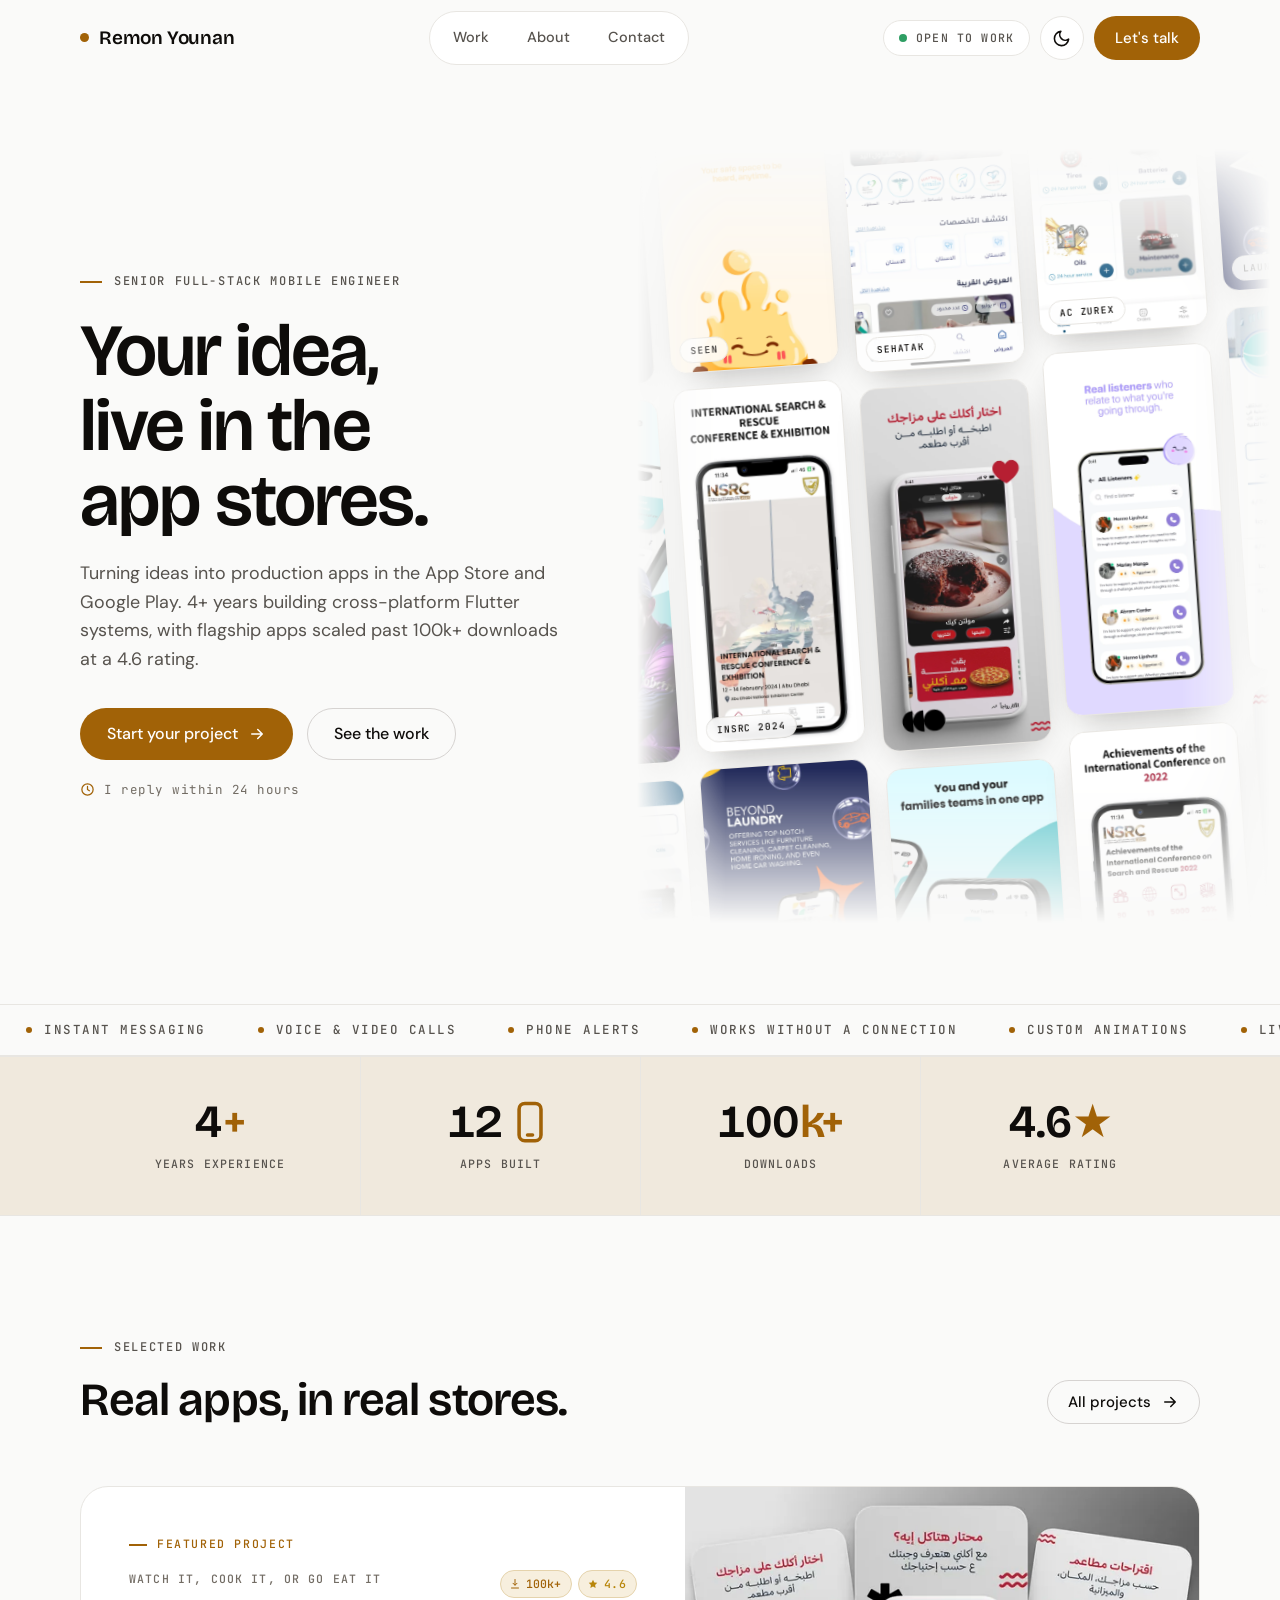
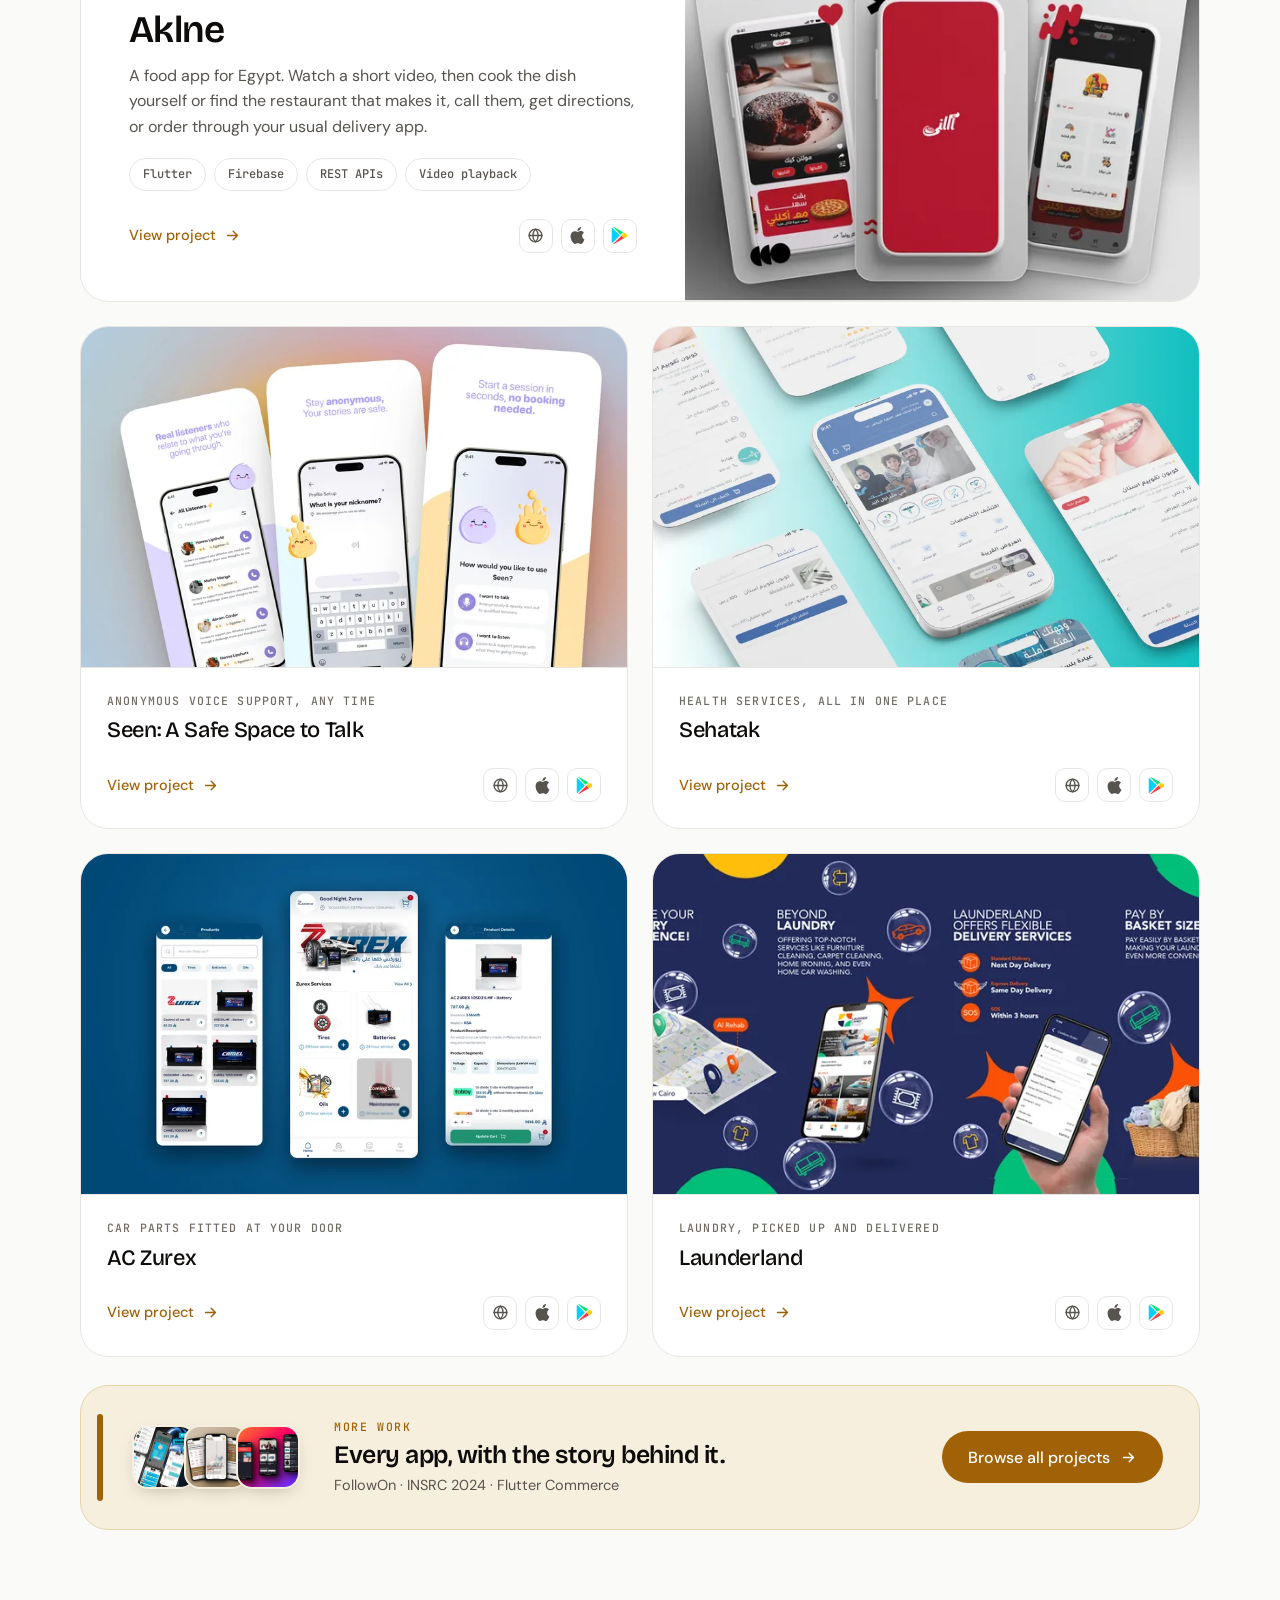
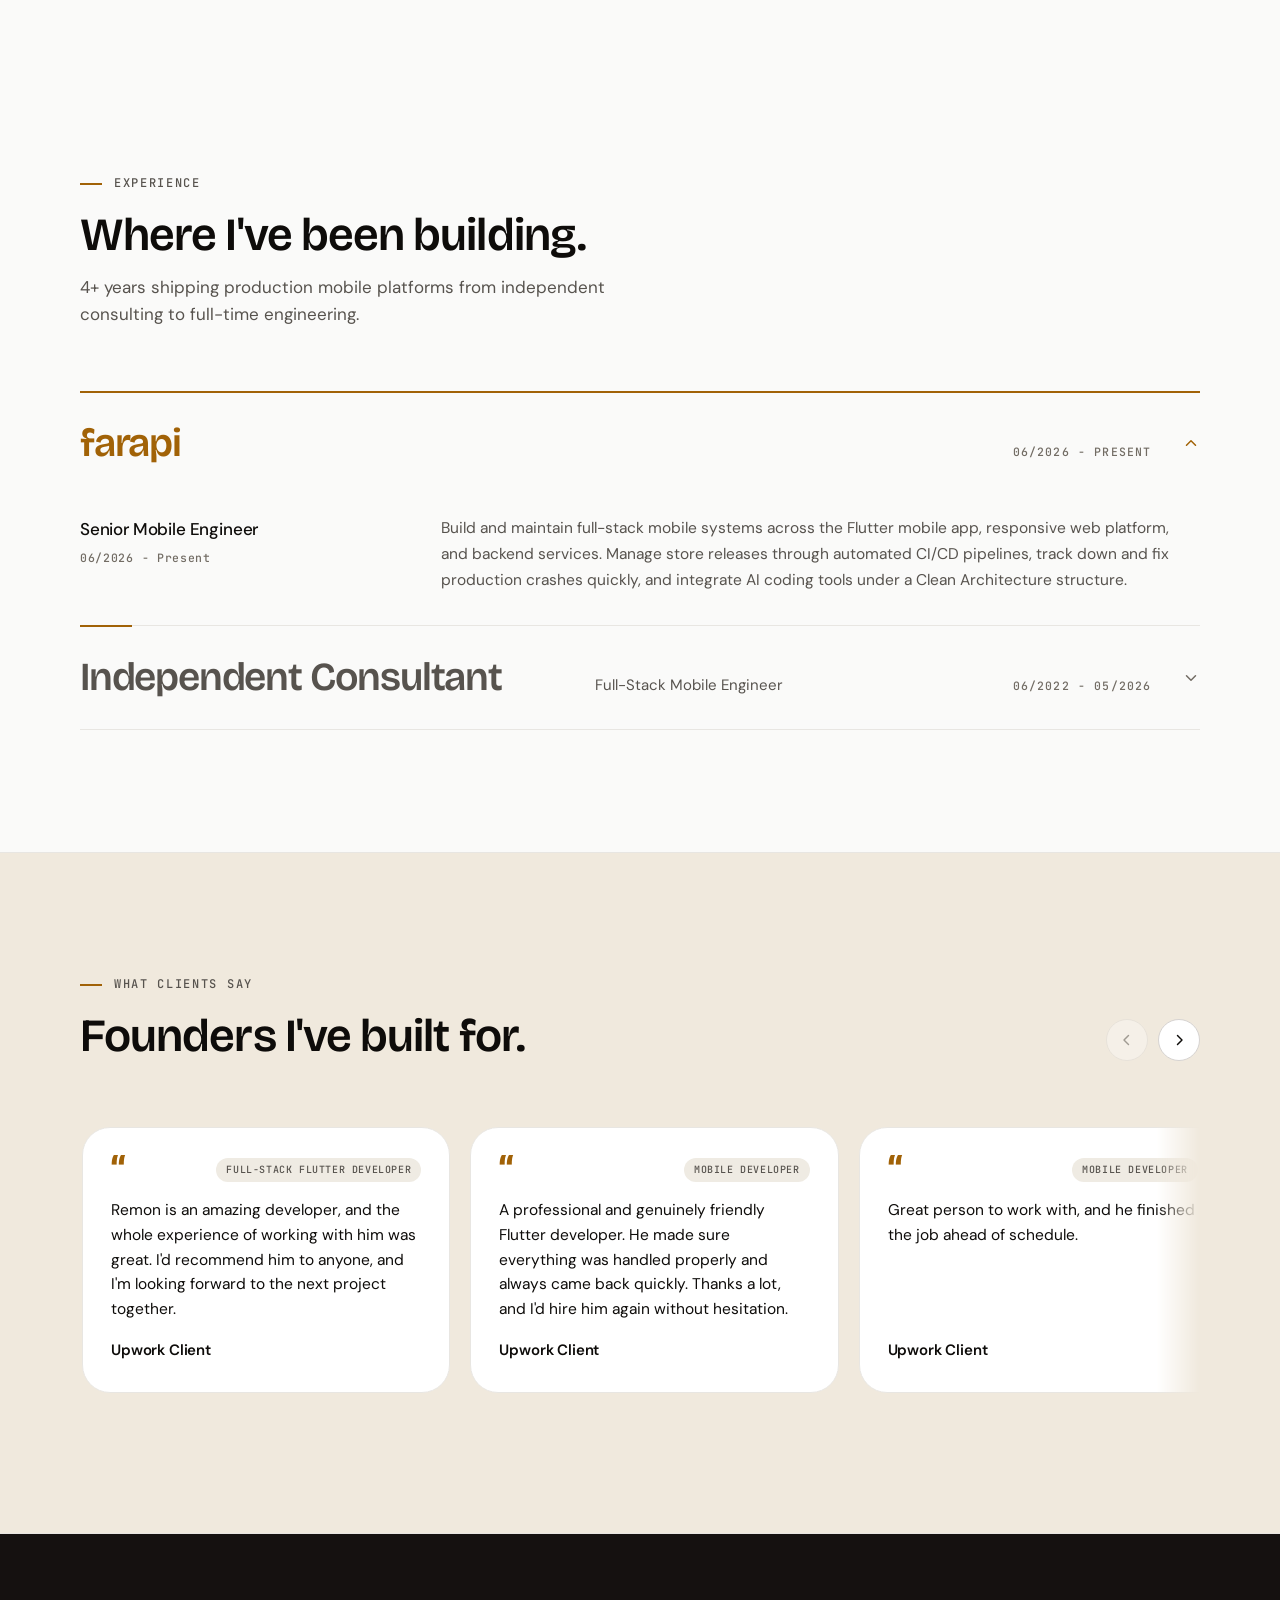
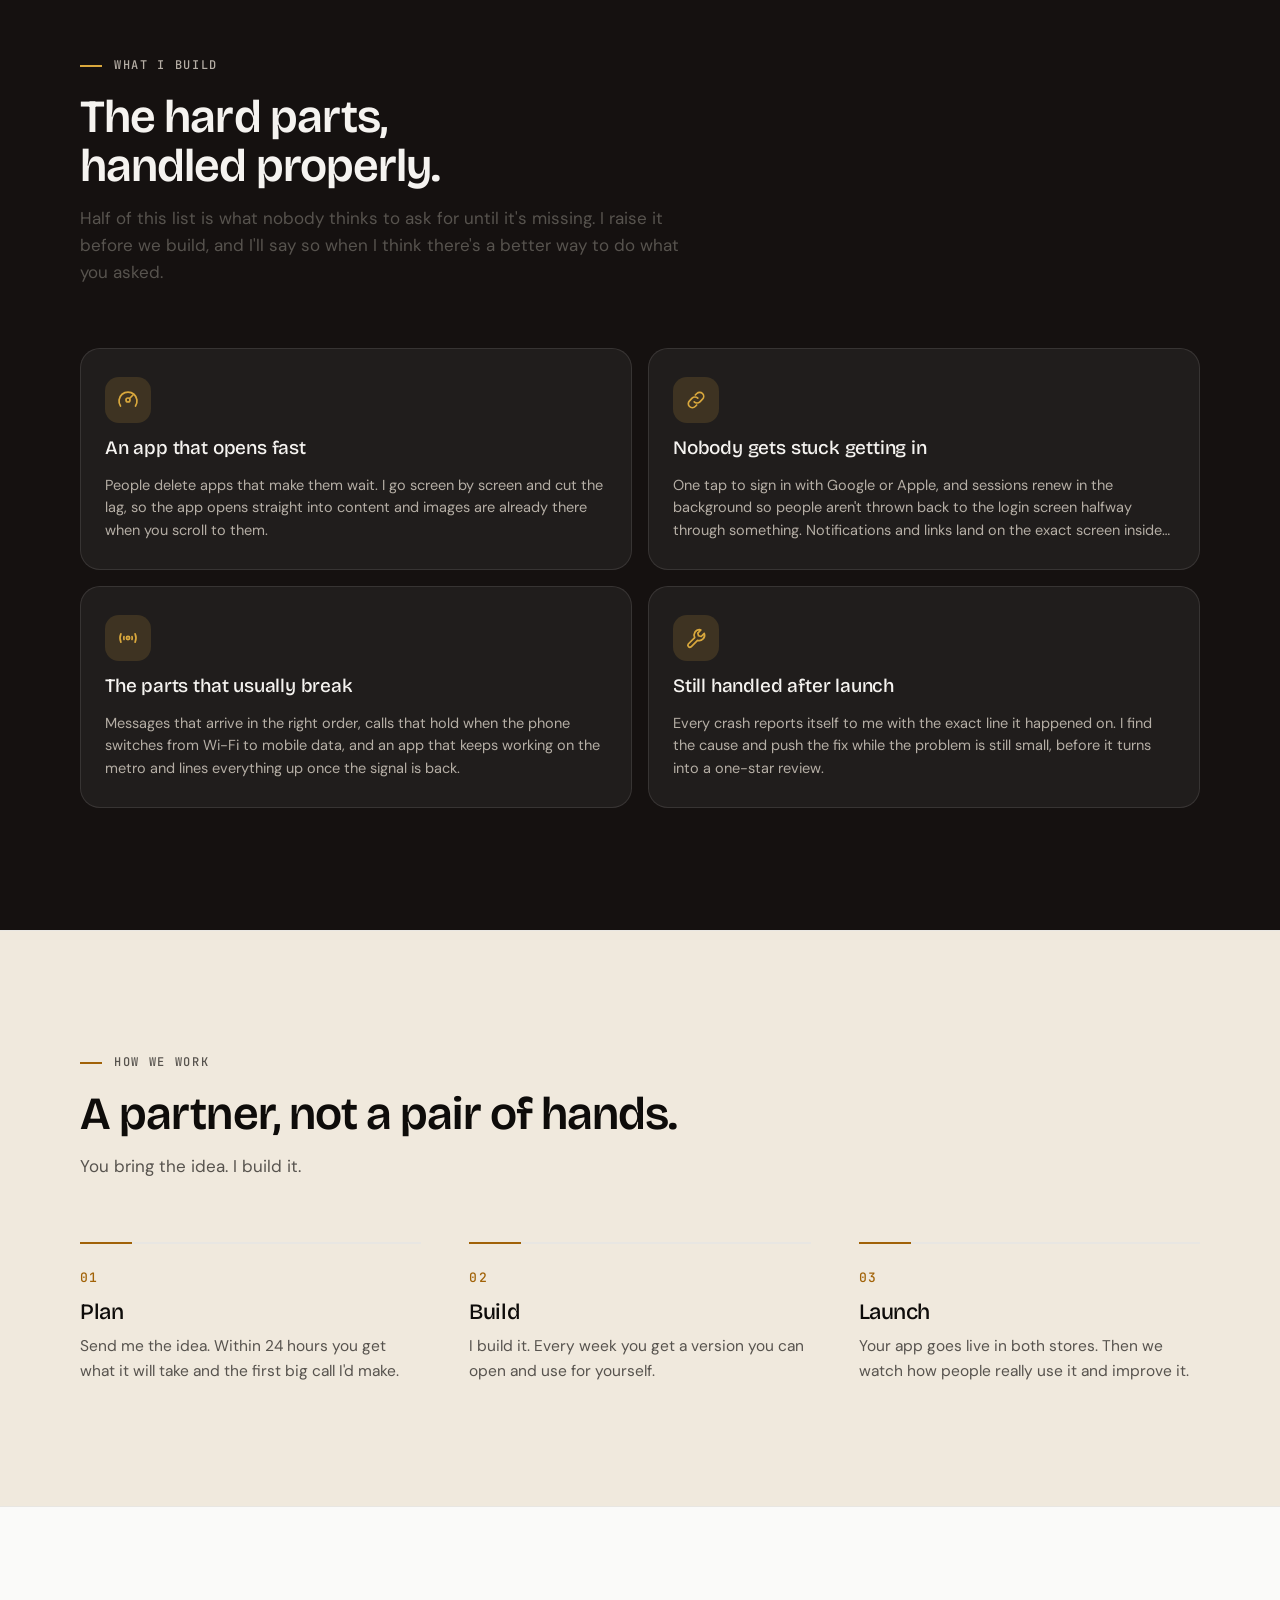
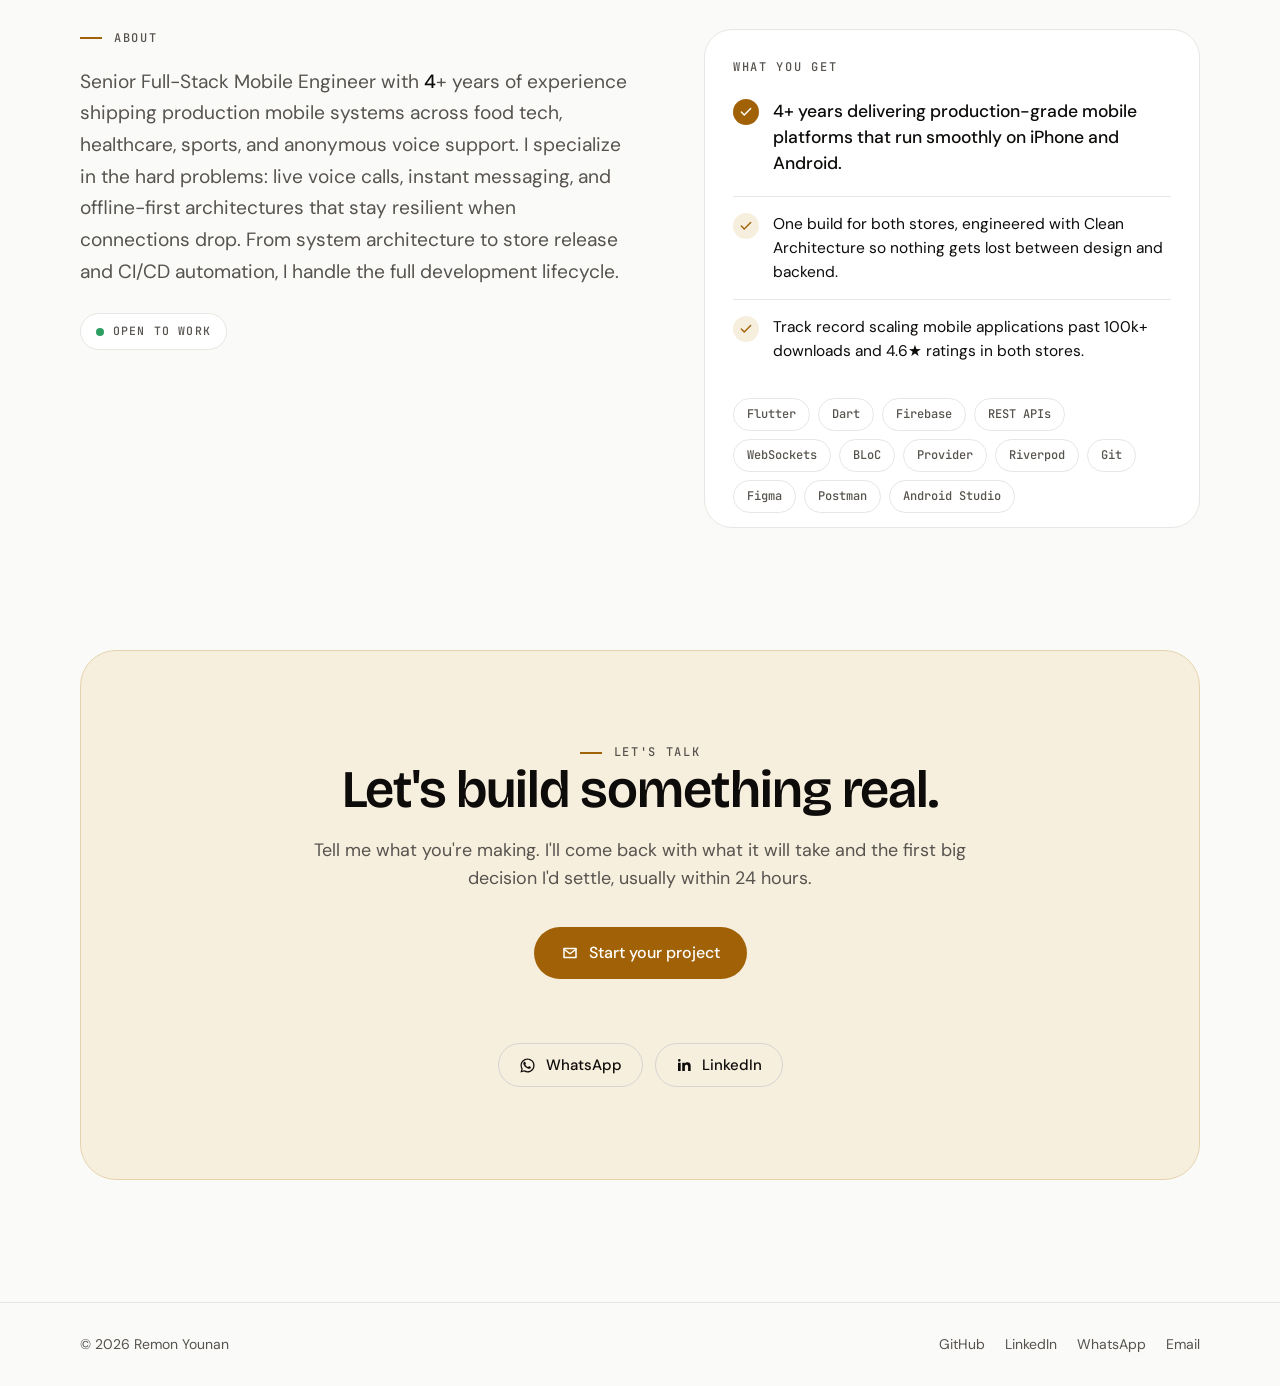
==== commit 0ff0d28e: "Update profile title, stats, and consolidated work experience" ====
--- a/public/index.html
+++ b/public/index.html
@@ -3,10 +3,10 @@
   <head>
     <meta charset="UTF-8" />
     <meta name="viewport" content="width=device-width, initial-scale=1" />
-    <title>Remon Younan | I design and build mobile apps</title>
+    <title>Remon Younan | Senior Full-Stack Mobile Engineer</title>
     <meta
       name="description"
-      content="I take your app idea from first sketch to a real app in the App Store and Google Play. One person designs it, builds it, and launches it."
+      content="Senior Full-Stack Mobile Engineer with 4+ years of experience turning ideas into production apps in the App Store and Google Play. Flagship apps scaled past 100k+ downloads at a 4.6 rating."
     />
     <meta name="color-scheme" content="light dark" />
     <meta name="theme-color" content="#FAFAF9" />
@@ -27,14 +27,14 @@
          paths. -->
     <meta property="og:type" content="website" />
     <meta property="og:site_name" content="Remon Younan" />
-    <meta property="og:title" content="Remon Younan — I design and build mobile apps" />
-    <meta property="og:description" content="I take your app idea from first sketch to a real app in the App Store and Google Play. One person designs it, builds it, and launches it." />
+    <meta property="og:title" content="Remon Younan — Senior Full-Stack Mobile Engineer" />
+    <meta property="og:description" content="Senior Full-Stack Mobile Engineer with 4+ years of experience turning ideas into production apps in the App Store and Google Play. Flagship apps scaled past 100k+ downloads at a 4.6 rating." />
     <meta property="og:url" content="https://remonyounan.github.io/" />
     <meta property="og:image" content="https://remonyounan.github.io/assets/brand/og.png" />
     <meta property="og:image:type" content="image/png" />
     <meta property="og:image:width" content="1200" />
     <meta property="og:image:height" content="630" />
-    <meta property="og:image:alt" content="Remon Younan — I design and build mobile apps. 12 apps built, 100k+ downloads, 4.6 average rating." />
+    <meta property="og:image:alt" content="Remon Younan — Senior Full-Stack Mobile Engineer. 4+ years experience, 100k+ downloads, 4.6 average rating." />
     <meta name="twitter:card" content="summary_large_image" />
 
 
@@ -219,8 +219,7 @@
             <span class="eyebrow">Experience</span>
             <h2>Where I've been building.</h2>
             <p class="lede">
-              Freelance and full-time have run alongside each other. The client
-              work never stopped.
+              4+ years shipping production mobile platforms from independent consulting to full-time engineering.
             </p>
           </div>
           <div class="roster" data-experience></div>
--- a/public/styles/main.css
+++ b/public/styles/main.css
@@ -1979,7 +1979,7 @@
   html { scroll-behavior: auto; }
   html.js .reveal { opacity: 1; transform: none; transition: none; }
   .chip__dot { animation: none; }
-  /* The wall's drift is off in JS (driveHeroWall); drag still works. */
+  /* The wall's drift deliberately keeps running (driveHeroWall). */
   .app-wall__hint { transition: none; }
   .marquee__track { animation: none; }
   *, *::before, *::after { transition-duration: .01ms !important; animation-duration: .01ms !important; }
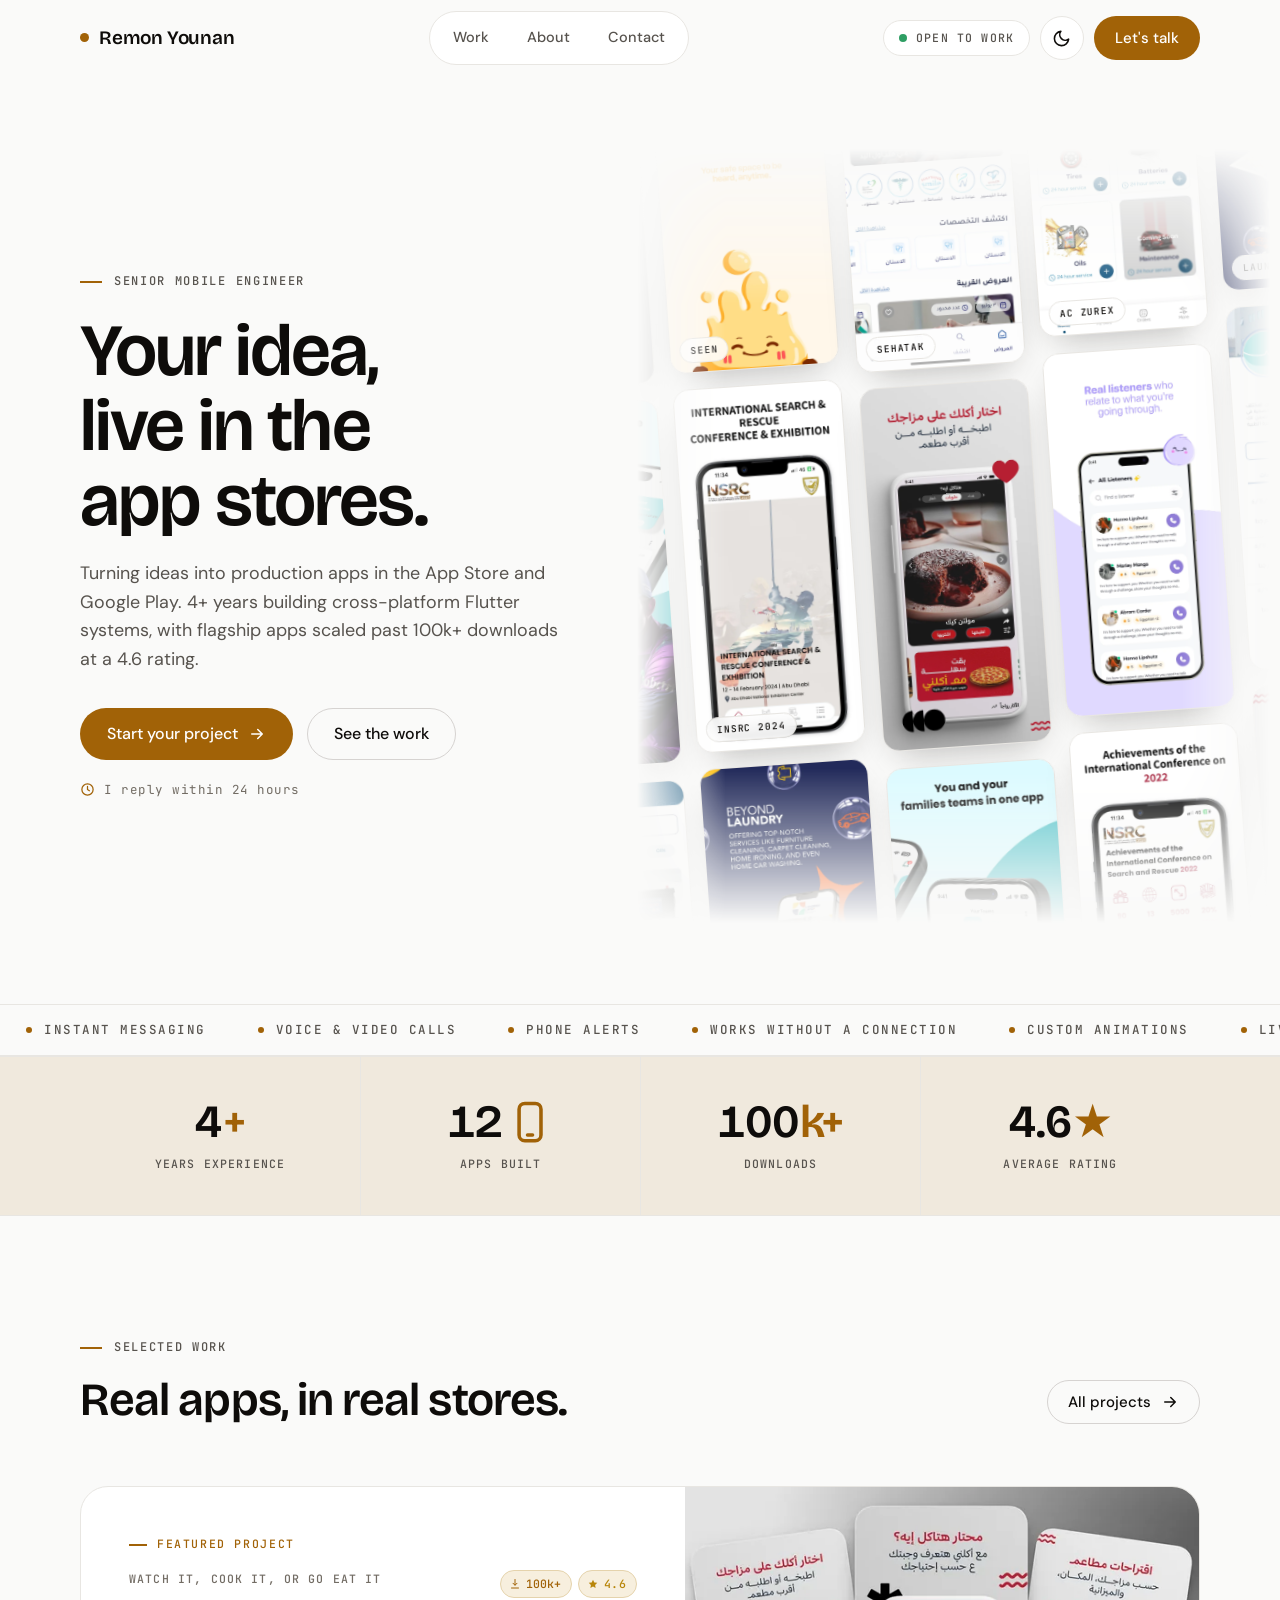
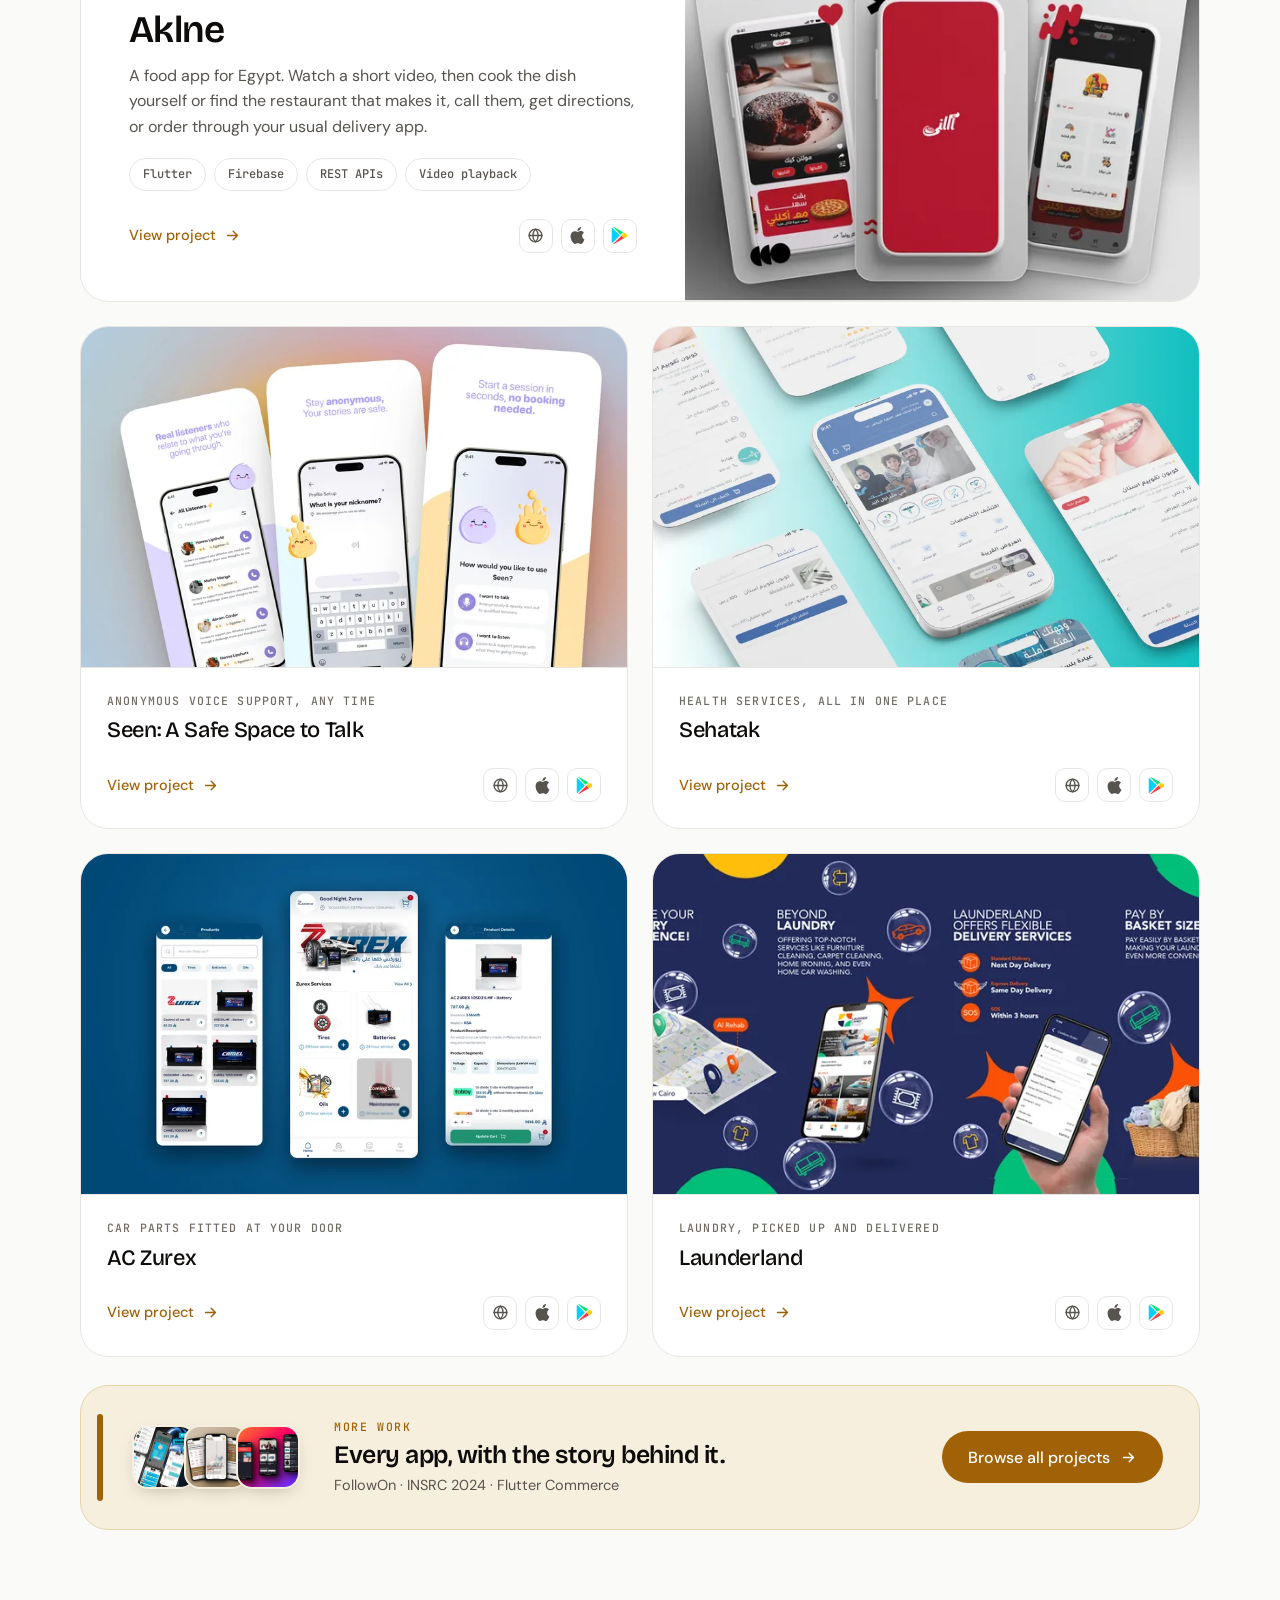
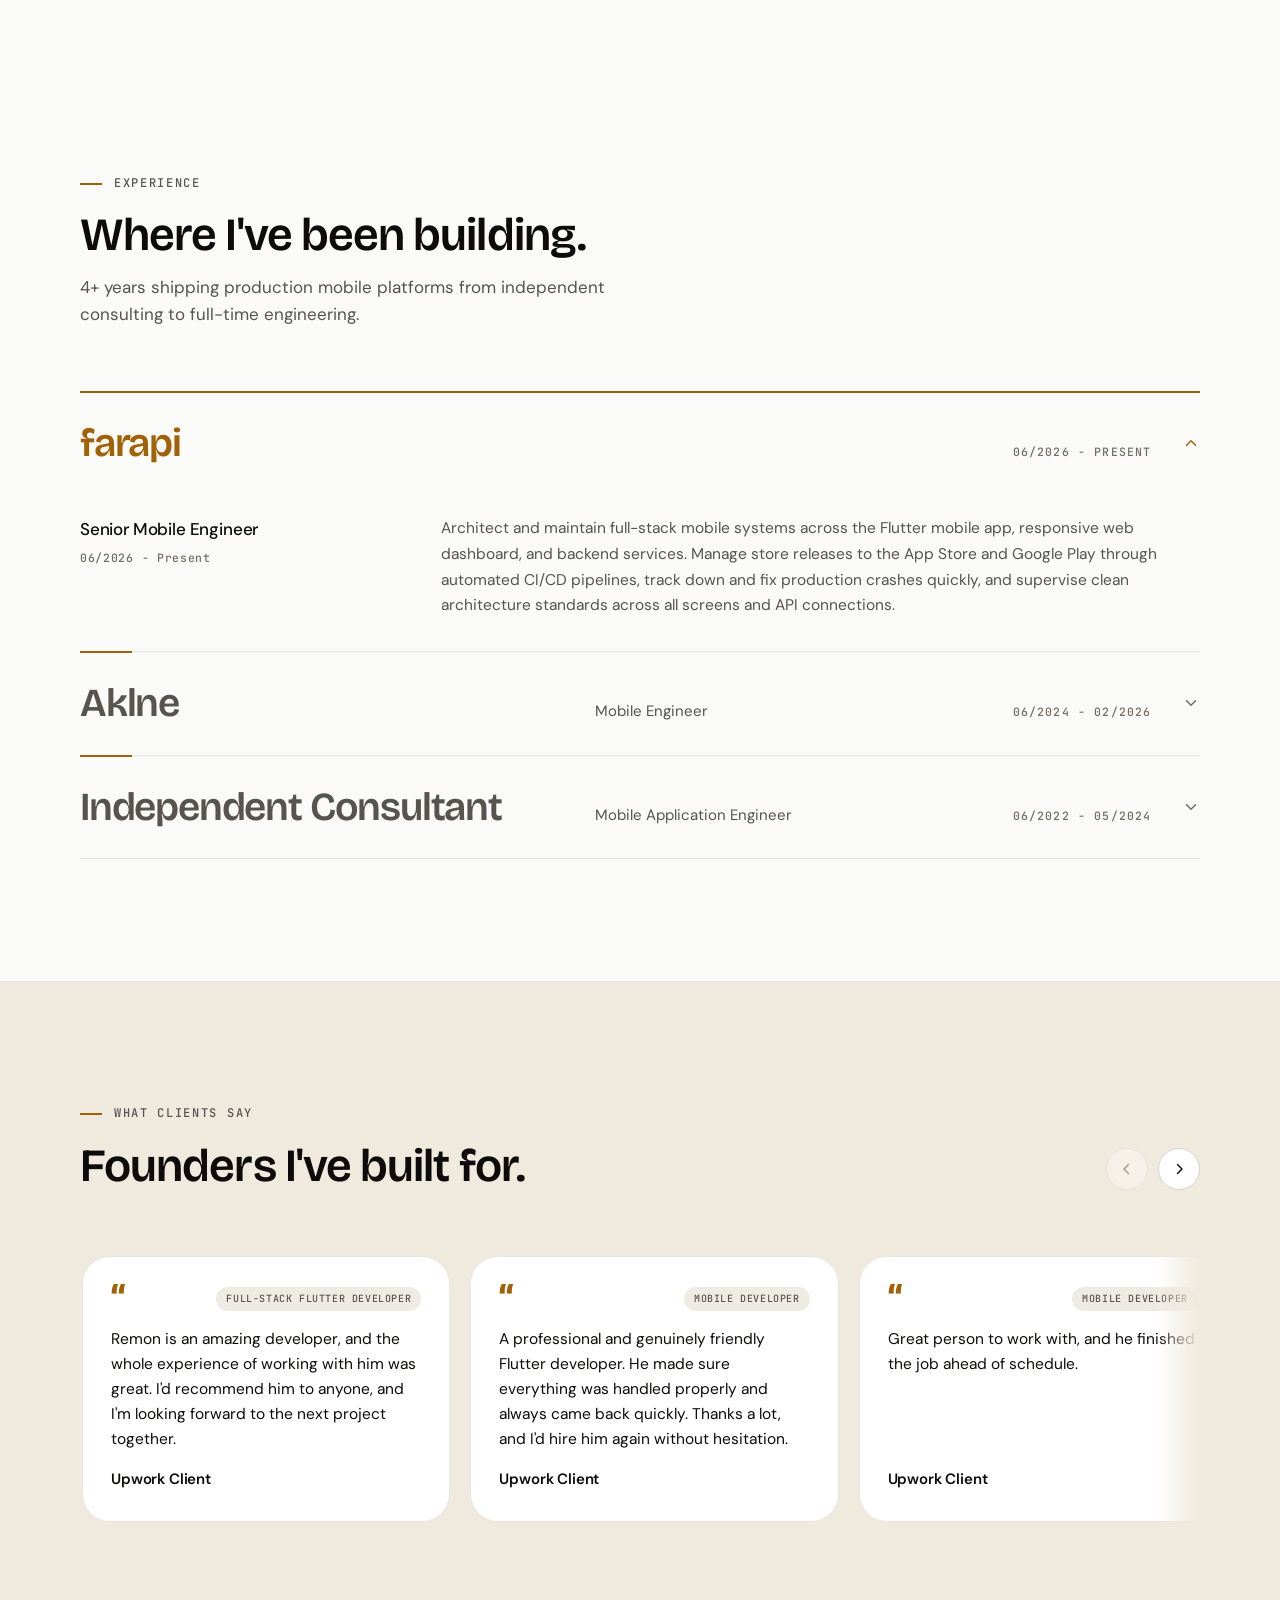
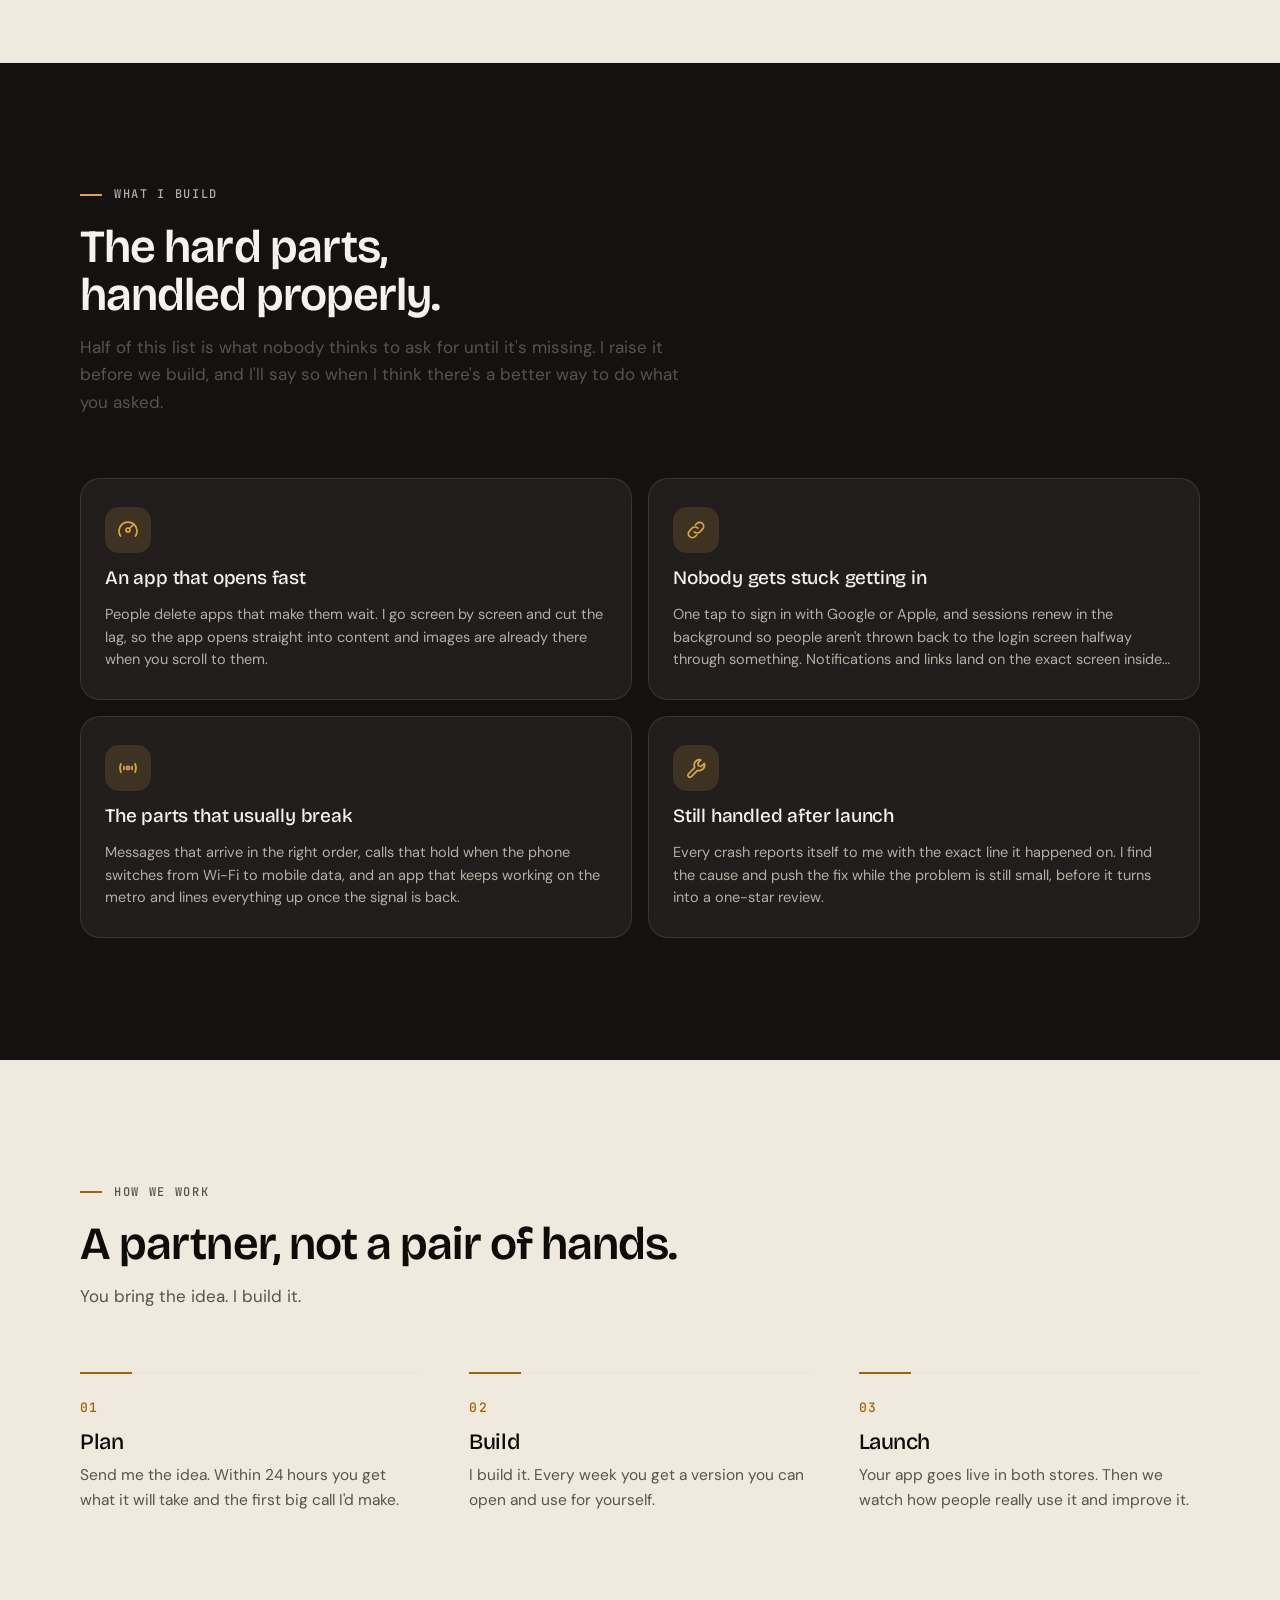
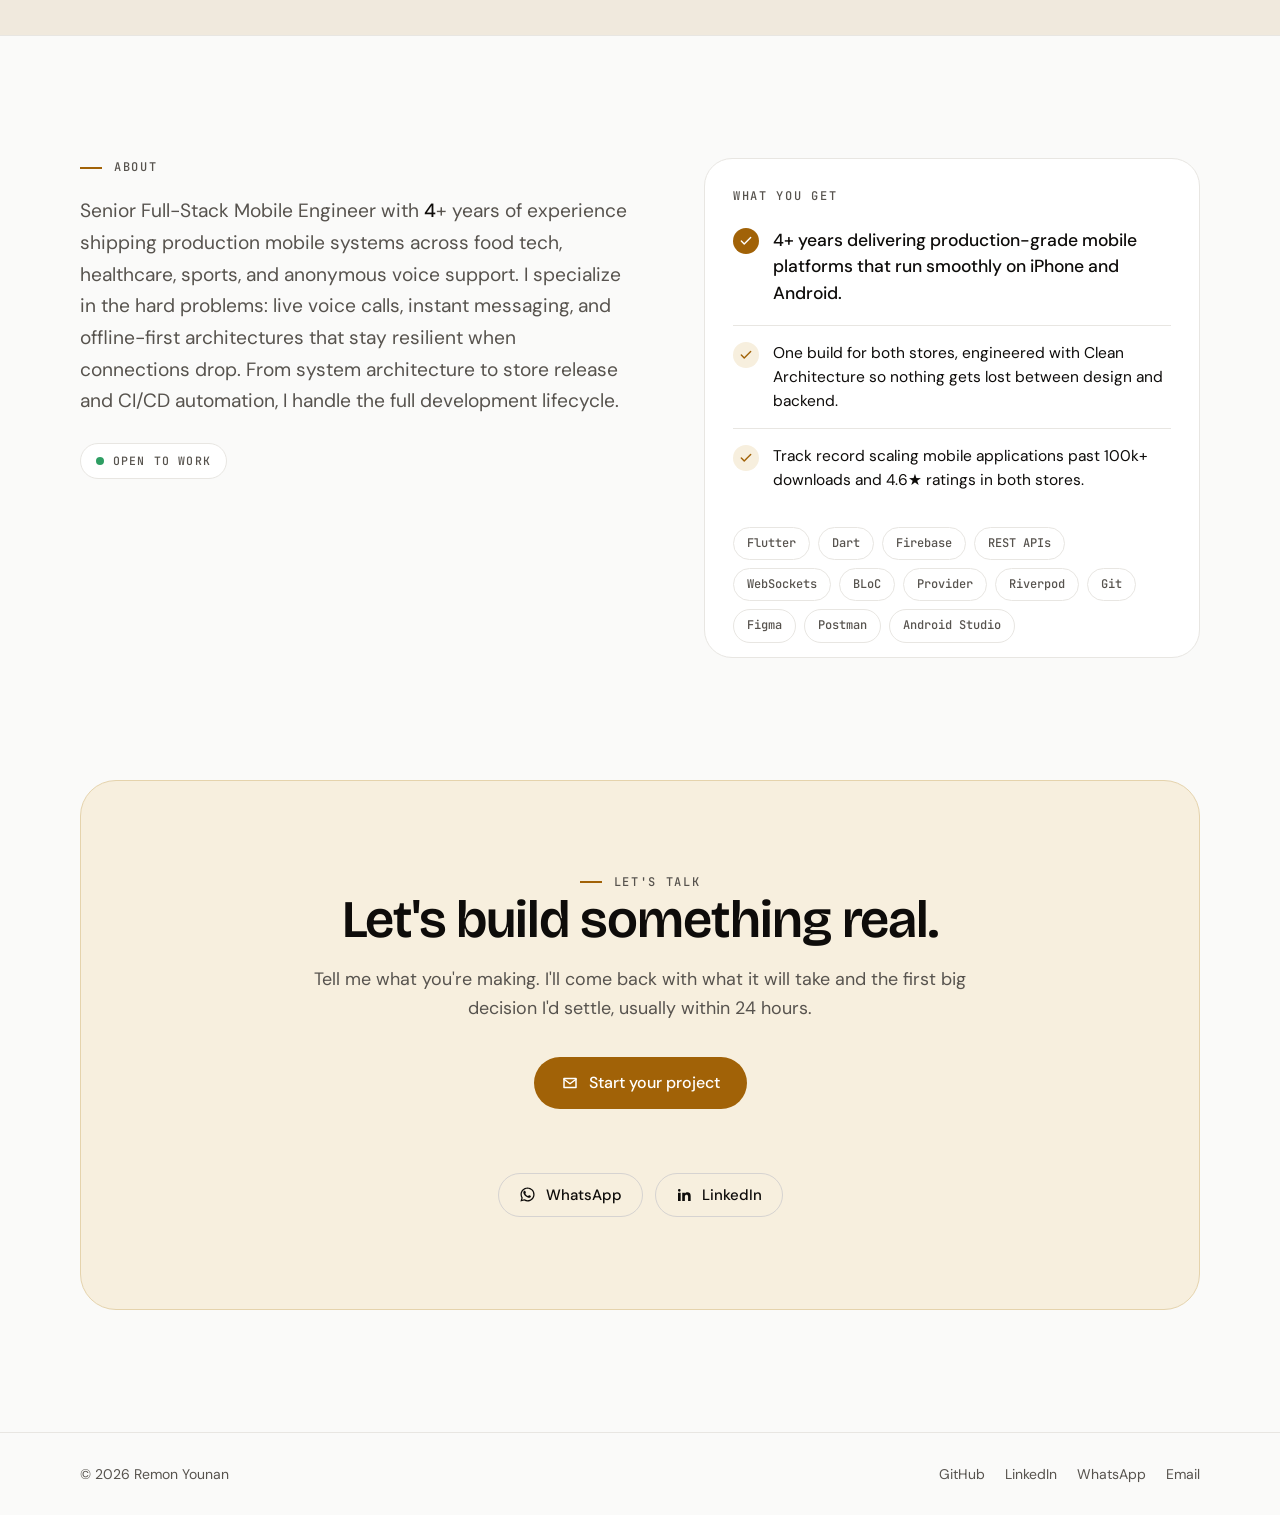
==== commit 2eff06fb: "Retitle page and link-preview meta to Senior Mobile Engineer The title, description and og tags stil" ====
--- a/public/index.html
+++ b/public/index.html
@@ -3,10 +3,10 @@
   <head>
     <meta charset="UTF-8" />
     <meta name="viewport" content="width=device-width, initial-scale=1" />
-    <title>Remon Younan | Senior Full-Stack Mobile Engineer</title>
+    <title>Remon Younan | Senior Mobile Engineer</title>
     <meta
       name="description"
-      content="Senior Full-Stack Mobile Engineer with 4+ years of experience turning ideas into production apps in the App Store and Google Play. Flagship apps scaled past 100k+ downloads at a 4.6 rating."
+      content="Senior Mobile Engineer with 4+ years of experience turning ideas into production apps in the App Store and Google Play. Flagship apps scaled past 100k+ downloads at a 4.6 rating."
     />
     <meta name="color-scheme" content="light dark" />
     <meta name="theme-color" content="#FAFAF9" />
@@ -27,14 +27,14 @@
          paths. -->
     <meta property="og:type" content="website" />
     <meta property="og:site_name" content="Remon Younan" />
-    <meta property="og:title" content="Remon Younan — Senior Full-Stack Mobile Engineer" />
-    <meta property="og:description" content="Senior Full-Stack Mobile Engineer with 4+ years of experience turning ideas into production apps in the App Store and Google Play. Flagship apps scaled past 100k+ downloads at a 4.6 rating." />
+    <meta property="og:title" content="Remon Younan — Senior Mobile Engineer" />
+    <meta property="og:description" content="Senior Mobile Engineer with 4+ years of experience turning ideas into production apps in the App Store and Google Play. Flagship apps scaled past 100k+ downloads at a 4.6 rating." />
     <meta property="og:url" content="https://remonyounan.github.io/" />
     <meta property="og:image" content="https://remonyounan.github.io/assets/brand/og.png" />
     <meta property="og:image:type" content="image/png" />
     <meta property="og:image:width" content="1200" />
     <meta property="og:image:height" content="630" />
-    <meta property="og:image:alt" content="Remon Younan — Senior Full-Stack Mobile Engineer. 4+ years experience, 100k+ downloads, 4.6 average rating." />
+    <meta property="og:image:alt" content="Remon Younan — Senior Mobile Engineer. 4+ years experience, 100k+ downloads, 4.6 average rating." />
     <meta name="twitter:card" content="summary_large_image" />
 
 
